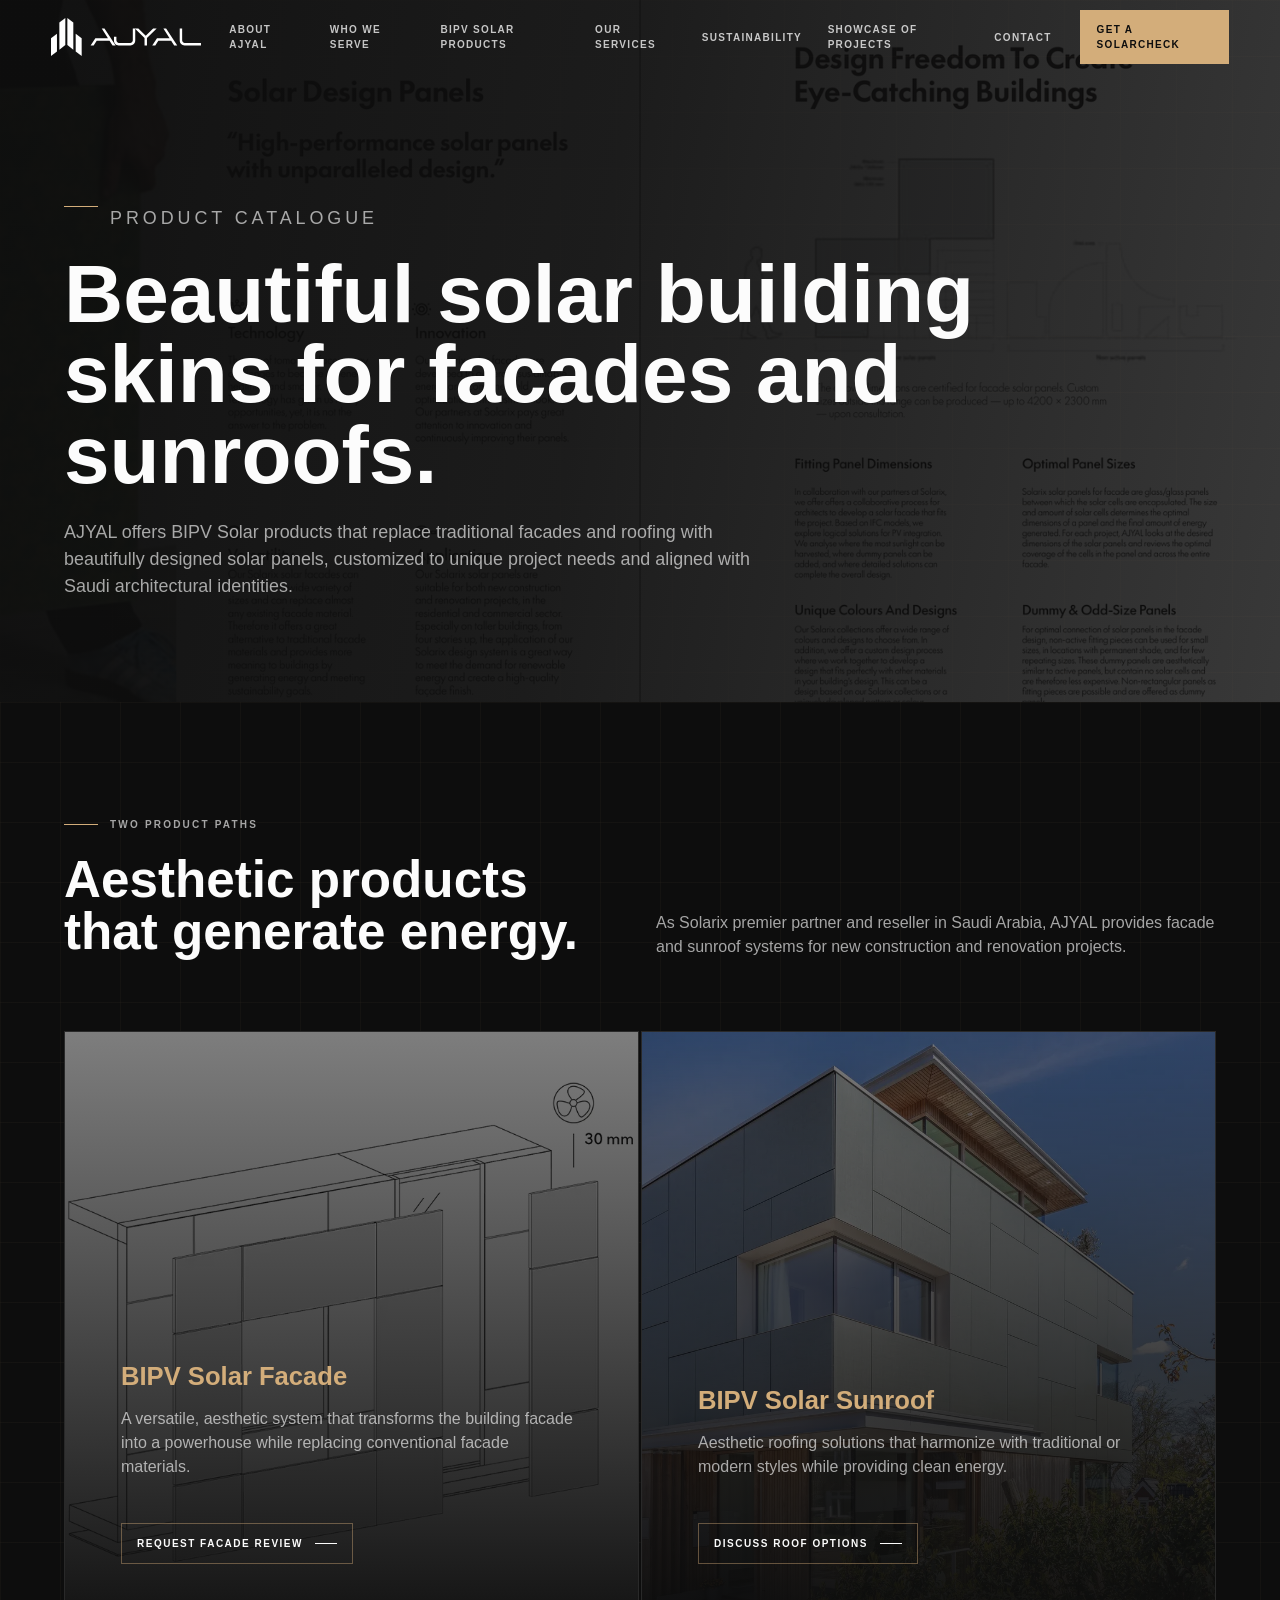
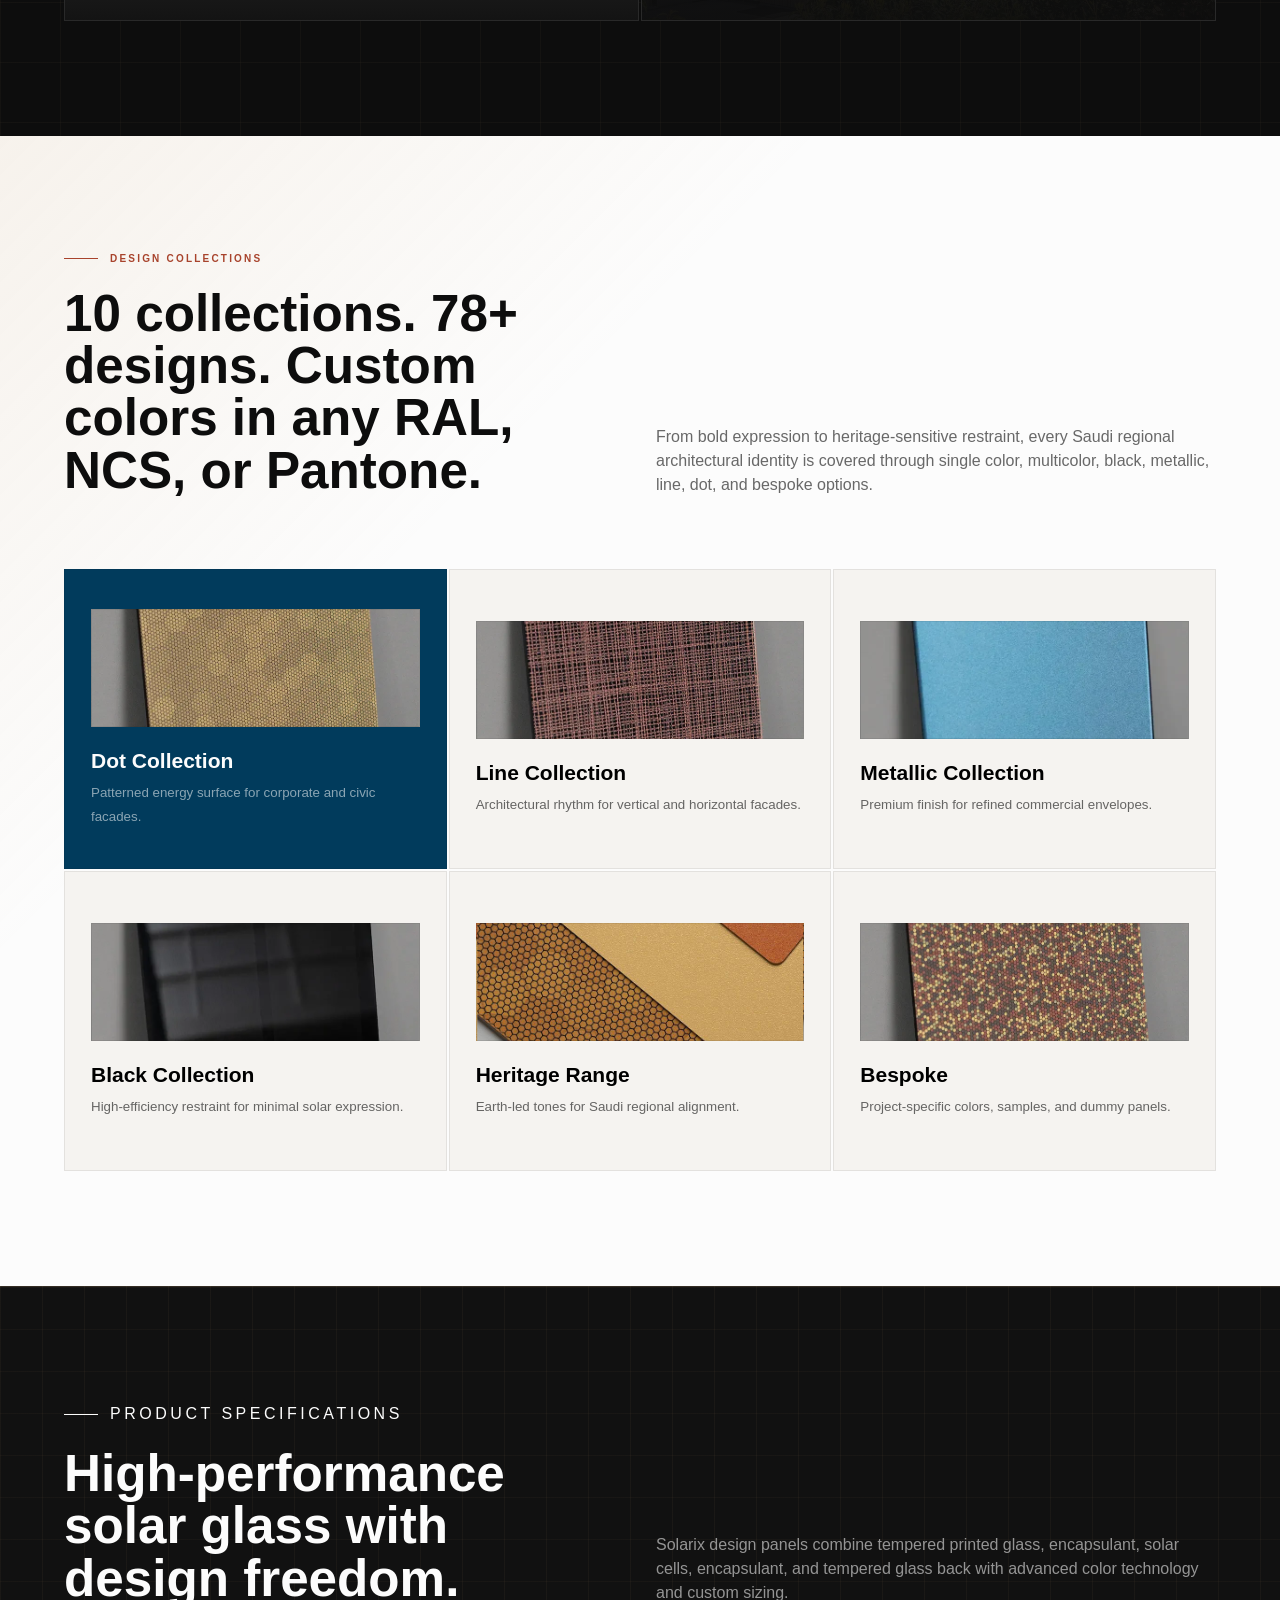
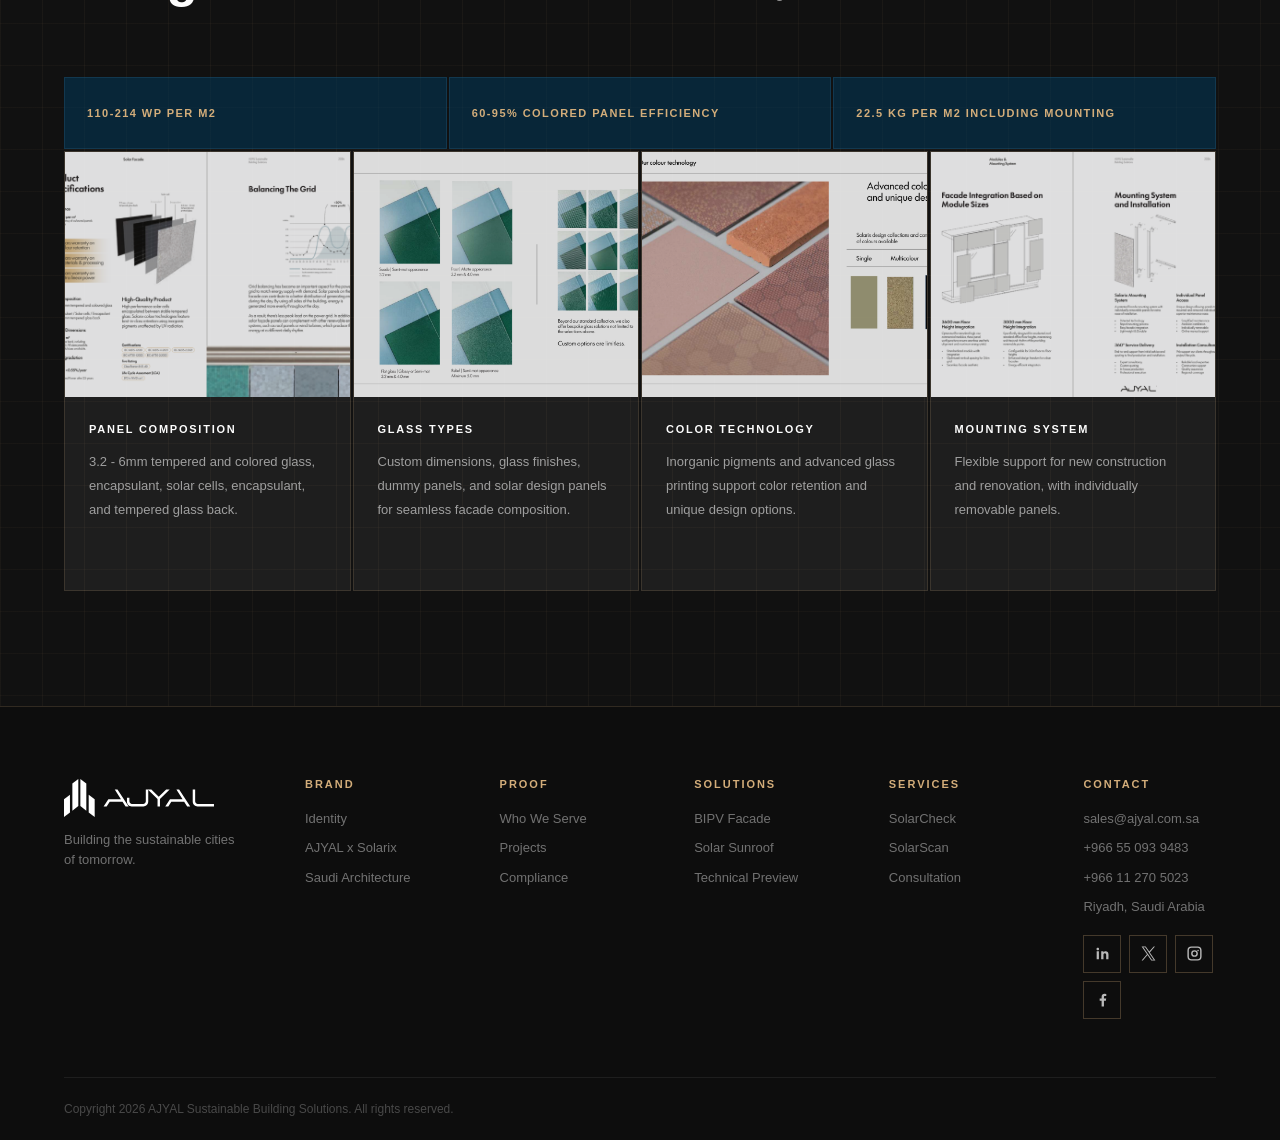
==== BIPV-Solar-products.html @ 416df358 "Add-AJYAL-subpages-and-navigation-flow" ====
<!doctype html>
<html lang="en">
  <head>
    <meta charset="utf-8">
    <meta name="viewport" content="width=device-width, initial-scale=1">
    <title>BIPV Solar Products | AJYAL</title>
    <meta name="description" content="AJYAL BIPV solar facade and solar sunroof products for Saudi buildings, with Solarix design collections, custom colors, and high-performance solar glass.">
    <link rel="stylesheet" href="assets/css/styles.css">
  </head>
  <body>
    <a class="skip-link" href="#main">Skip to content</a>
    <header class="nav" data-nav>
      <div class="nav-inner">
        <a class="brand" href="index.html#top" aria-label="AJYAL homepage"><img class="brand-logo" src="assets/img/ajyal-logotype-white.svg" alt="AJYAL"></a>
        <button class="nav-toggle" type="button" aria-expanded="false" aria-controls="main-menu" data-nav-toggle><span></span><span></span><span class="sr-only">Open menu</span></button>
        <nav class="nav-links" id="main-menu" data-nav-menu aria-label="Main navigation">
          <a href="index.html#identity">About AJYAL</a>
          <a href="index.html#audience">Who We Serve</a>
          <a href="BIPV-Solar-products.html">BIPV Solar Products</a>
          <a href="our-services.html">Our Services</a>
          <a href="compliance.html">Sustainability</a>
          <a href="projects.html">Showcase of Projects</a>
          <a href="contact.html">Contact</a>
          <div class="nav-socials" aria-label="AJYAL social links">
            <a href="#" aria-label="LinkedIn"><svg viewBox="0 0 24 24" aria-hidden="true"><path d="M6.94 8.98H3.76V20h3.18V8.98ZM7.2 5.58c0-1.02-.82-1.8-1.84-1.8s-1.84.78-1.84 1.8.81 1.81 1.83 1.81h.02c1.02 0 1.83-.79 1.83-1.81ZM20.48 13.68c0-3.2-1.71-4.69-3.99-4.69-1.84 0-2.66 1.01-3.12 1.72V8.98h-3.18c.04 1.03 0 11.02 0 11.02h3.18v-6.15c0-.33.02-.66.12-.89.26-.66.86-1.34 1.86-1.34 1.31 0 1.84 1 1.84 2.47V20h3.18l.11-6.32Z"/></svg></a>
            <a href="#" aria-label="Twitter"><svg viewBox="0 0 24 24" aria-hidden="true"><path d="M13.86 10.47 21.11 2h-1.72l-6.3 7.35L8.07 2H2.27l7.6 11.12L2.27 22h1.72l6.64-7.75L15.93 22h5.8l-7.87-11.53Zm-2.35 2.74-.77-1.1L4.62 3.3h2.63l4.94 7.1.77 1.1 6.43 9.25h-2.63l-5.25-7.54Z"/></svg></a>
            <a href="#" aria-label="Instagram"><svg viewBox="0 0 24 24" aria-hidden="true"><path d="M7.7 2h8.6A5.7 5.7 0 0 1 22 7.7v8.6a5.7 5.7 0 0 1-5.7 5.7H7.7A5.7 5.7 0 0 1 2 16.3V7.7A5.7 5.7 0 0 1 7.7 2Zm0 2A3.7 3.7 0 0 0 4 7.7v8.6A3.7 3.7 0 0 0 7.7 20h8.6a3.7 3.7 0 0 0 3.7-3.7V7.7A3.7 3.7 0 0 0 16.3 4H7.7Zm4.3 3.25A4.75 4.75 0 1 1 7.25 12 4.75 4.75 0 0 1 12 7.25Zm0 2A2.75 2.75 0 1 0 14.75 12 2.75 2.75 0 0 0 12 9.25Zm5.05-2.58a1.11 1.11 0 1 1-1.11 1.11 1.11 1.11 0 0 1 1.11-1.11Z"/></svg></a>
            <a href="#" aria-label="Facebook"><svg viewBox="0 0 24 24" aria-hidden="true"><path d="M14.05 22v-8.2h2.75l.41-3.19h-3.16V8.58c0-.92.26-1.55 1.58-1.55h1.69V4.18A22.67 22.67 0 0 0 14.86 4c-2.44 0-4.11 1.49-4.11 4.22v2.39H8v3.19h2.75V22h3.3Z"/></svg></a>
          </div>
        </nav>
        <a class="nav-cta" href="contact.html">Get a SolarCheck</a>
      </div>
    </header>

    <main id="main">
      <section class="page-hero page-hero-products dark" id="top" aria-labelledby="page-title">
        <div class="page-hero-media" aria-hidden="true"><img src="assets/img/design-freedom.png" alt=""></div>
        <div class="page-hero-inner reveal">
          <div class="section-label"><span></span><p>Product Catalogue</p></div>
          <h1 id="page-title">Beautiful solar building skins for facades and sunroofs.</h1>
          <p>AJYAL offers BIPV Solar products that replace traditional facades and roofing with beautifully designed solar panels, customized to unique project needs and aligned with Saudi architectural identities.</p>
        </div>
      </section>

      <section class="section dark solutions" aria-labelledby="catalogue-title">
        <div class="section-heading reveal">
          <div>
            <div class="section-label"><span></span><p>Two Product Paths</p></div>
            <h2 id="catalogue-title">Aesthetic products that generate energy.</h2>
          </div>
          <p>As Solarix premier partner and reseller in Saudi Arabia, AJYAL provides facade and sunroof systems for new construction and renovation projects.</p>
        </div>
        <div class="solution-grid">
          <article class="solution-card reveal" id="facade">
            <img src="assets/img/solution-solar-facade.webp" alt="BIPV solar facade product reference">
            <div>
              <h3>BIPV Solar Facade</h3>
              <p>A versatile, aesthetic system that transforms the building facade into a powerhouse while replacing conventional facade materials.</p>
              <a class="solution-link" href="contact.html">Request facade review</a>
            </div>
          </article>
          <article class="solution-card reveal" id="sunroof">
            <img src="assets/img/solution-solar-sunroof.webp" alt="BIPV solar sunroof product reference">
            <div>
              <h3>BIPV Solar Sunroof</h3>
              <p>Aesthetic roofing solutions that harmonize with traditional or modern styles while providing clean energy.</p>
              <a class="solution-link" href="contact.html">Discuss roof options</a>
            </div>
          </article>
        </div>
      </section>

      <section class="section design" aria-labelledby="collections-title">
        <div class="section-heading reveal">
          <div>
            <div class="section-label copper"><span></span><p>Design Collections</p></div>
            <h2 id="collections-title">10 collections. 78+ designs. Custom colors in any RAL, NCS, or Pantone.</h2>
          </div>
          <p>From bold expression to heritage-sensitive restraint, every Saudi regional architectural identity is covered through single color, multicolor, black, metallic, line, dot, and bespoke options.</p>
        </div>
        <div class="collection-grid">
          <button class="collection-card is-active reveal" type="button" data-collection><span class="pattern dots"></span><strong>Dot Collection</strong><small>Patterned energy surface for corporate and civic facades.</small></button>
          <button class="collection-card reveal" type="button" data-collection><span class="pattern lines"></span><strong>Line Collection</strong><small>Architectural rhythm for vertical and horizontal facades.</small></button>
          <button class="collection-card reveal" type="button" data-collection><span class="pattern metallic"></span><strong>Metallic Collection</strong><small>Premium finish for refined commercial envelopes.</small></button>
          <button class="collection-card reveal" type="button" data-collection><span class="pattern black-pattern"></span><strong>Black Collection</strong><small>High-efficiency restraint for minimal solar expression.</small></button>
          <button class="collection-card reveal" type="button" data-collection><span class="pattern earth"></span><strong>Heritage Range</strong><small>Earth-led tones for Saudi regional alignment.</small></button>
          <button class="collection-card reveal" type="button" data-collection><span class="pattern bespoke"></span><strong>Bespoke</strong><small>Project-specific colors, samples, and dummy panels.</small></button>
        </div>
      </section>

      <section class="section technical" id="specifications" aria-labelledby="spec-title">
        <div class="section-heading reveal">
          <div>
            <div class="section-label blue"><span></span><p>Product Specifications</p></div>
            <h2 id="spec-title">High-performance solar glass with design freedom.</h2>
          </div>
          <p>Solarix design panels combine tempered printed glass, encapsulant, solar cells, encapsulant, and tempered glass back with advanced color technology and custom sizing.</p>
        </div>
        <div class="spec-strip reveal">
          <span>110-214 Wp per m2</span>
          <span>60-95% colored panel efficiency</span>
          <span>22.5 kg per m2 including mounting</span>
        </div>
        <div class="tech-grid subpage-tech-grid">
          <article class="tech-card reveal"><img src="assets/img/panel-composition-specs.png" alt="Solar panel composition specification"><div><strong>Panel Composition</strong><span>3.2 - 6mm tempered and colored glass, encapsulant, solar cells, encapsulant, and tempered glass back.</span></div></article>
          <article class="tech-card reveal"><img src="assets/img/glass-types.png" alt="Solarix glass type options"><div><strong>Glass Types</strong><span>Custom dimensions, glass finishes, dummy panels, and solar design panels for seamless facade composition.</span></div></article>
          <article class="tech-card reveal"><img src="assets/img/colour-technology.png" alt="Solarix color technology"><div><strong>Color Technology</strong><span>Inorganic pigments and advanced glass printing support color retention and unique design options.</span></div></article>
          <article class="tech-card reveal"><img src="assets/img/mounting-system.png" alt="Solarix mounting system"><div><strong>Mounting System</strong><span>Flexible support for new construction and renovation, with individually removable panels.</span></div></article>
        </div>
      </section>
    </main>

    <footer class="footer" id="contact">
      <div class="footer-grid">
        <div><a class="brand" href="index.html#top" aria-label="AJYAL homepage"><img class="brand-logo brand-logo-footer" src="assets/img/ajyal-logotype-white.svg" alt="AJYAL"></a><p>Building the sustainable cities of tomorrow.</p></div>
        <div><h3>Brand</h3><a href="index.html#identity">Identity</a><a href="index.html#partner">AJYAL x Solarix</a><a href="index.html#architecture">Saudi Architecture</a></div>
        <div><h3>Proof</h3><a href="index.html#audience">Who We Serve</a><a href="projects.html">Projects</a><a href="compliance.html">Compliance</a></div>
        <div><h3>Solutions</h3><a href="BIPV-Solar-products.html#facade">BIPV Facade</a><a href="BIPV-Solar-products.html#sunroof">Solar Sunroof</a><a href="our-services.html#technical">Technical Preview</a></div>
        <div><h3>Services</h3><a href="our-services.html#solarcheck">SolarCheck</a><a href="our-services.html#process">SolarScan</a><a href="contact.html">Consultation</a></div>
        <div><h3>Contact</h3><a href="mailto:sales@ajyal.com.sa">sales@ajyal.com.sa</a><a href="tel:+966550939483">+966 55 093 9483</a><a href="tel:+966112705023">+966 11 270 5023</a><span class="footer-location">Riyadh, Saudi Arabia</span><div class="footer-socials" aria-label="AJYAL social links"><a href="#" aria-label="LinkedIn"><svg viewBox="0 0 24 24" aria-hidden="true"><path d="M6.94 8.98H3.76V20h3.18V8.98ZM7.2 5.58c0-1.02-.82-1.8-1.84-1.8s-1.84.78-1.84 1.8.81 1.81 1.83 1.81h.02c1.02 0 1.83-.79 1.83-1.81ZM20.48 13.68c0-3.2-1.71-4.69-3.99-4.69-1.84 0-2.66 1.01-3.12 1.72V8.98h-3.18c.04 1.03 0 11.02 0 11.02h3.18v-6.15c0-.33.02-.66.12-.89.26-.66.86-1.34 1.86-1.34 1.31 0 1.84 1 1.84 2.47V20h3.18l.11-6.32Z"/></svg></a><a href="#" aria-label="Twitter"><svg viewBox="0 0 24 24" aria-hidden="true"><path d="M13.86 10.47 21.11 2h-1.72l-6.3 7.35L8.07 2H2.27l7.6 11.12L2.27 22h1.72l6.64-7.75L15.93 22h5.8l-7.87-11.53Zm-2.35 2.74-.77-1.1L4.62 3.3h2.63l4.94 7.1.77 1.1 6.43 9.25h-2.63l-5.25-7.54Z"/></svg></a><a href="#" aria-label="Instagram"><svg viewBox="0 0 24 24" aria-hidden="true"><path d="M7.7 2h8.6A5.7 5.7 0 0 1 22 7.7v8.6a5.7 5.7 0 0 1-5.7 5.7H7.7A5.7 5.7 0 0 1 2 16.3V7.7A5.7 5.7 0 0 1 7.7 2Zm0 2A3.7 3.7 0 0 0 4 7.7v8.6A3.7 3.7 0 0 0 7.7 20h8.6a3.7 3.7 0 0 0 3.7-3.7V7.7A3.7 3.7 0 0 0 16.3 4H7.7Zm4.3 3.25A4.75 4.75 0 1 1 7.25 12 4.75 4.75 0 0 1 12 7.25Zm0 2A2.75 2.75 0 1 0 14.75 12 2.75 2.75 0 0 0 12 9.25Zm5.05-2.58a1.11 1.11 0 1 1-1.11 1.11 1.11 1.11 0 0 1 1.11-1.11Z"/></svg></a><a href="#" aria-label="Facebook"><svg viewBox="0 0 24 24" aria-hidden="true"><path d="M14.05 22v-8.2h2.75l.41-3.19h-3.16V8.58c0-.92.26-1.55 1.58-1.55h1.69V4.18A22.67 22.67 0 0 0 14.86 4c-2.44 0-4.11 1.49-4.11 4.22v2.39H8v3.19h2.75V22h3.3Z"/></svg></a></div></div>
      </div>
      <div class="footer-bottom"><span>Copyright 2026 AJYAL Sustainable Building Solutions. All rights reserved.</span></div>
    </footer>
    <script src="assets/js/main.js"></script>
  </body>
</html>
---- assets/css/styles.css ----
:root {
  --black: #0d0d0d;
  --white: #fcfcfc;
  --paper: #f5f3f0;
  --gold: #d3ad7a;
  --copper: #a8432c;
  --bronze: #a9794e;
  --green: #00966c;
  --blue: #4598c9;
  --pond: #013b5c;
  --line-dark: rgba(13, 13, 13, 0.1);
  --line-light: rgba(252, 252, 252, 0.1);
  --gold-line: rgba(211, 173, 122, 0.18);
  --text-soft: rgba(13, 13, 13, 0.62);
  --white-soft: rgba(252, 252, 252, 0.64);
  --font-display: Futura, "Trebuchet MS", Arial, sans-serif;
  --font-body: Inter, "Segoe UI", Arial, sans-serif;
  --max: 1440px;
}

* { box-sizing: border-box; }
html { scroll-behavior: smooth; scroll-padding-top: 82px; }
body {
  margin: 0;
  color: var(--black);
  background: var(--white);
  font-family: var(--font-body);
  line-height: 1.5;
  overflow-x: hidden;
}
img { display: block; width: 100%; height: auto; }
a { color: inherit; text-decoration: none; }
button, input, select, textarea { font: inherit; }

.sr-only,
.skip-link {
  position: absolute;
  width: 1px;
  height: 1px;
  margin: -1px;
  padding: 0;
  border: 0;
  overflow: hidden;
  clip: rect(0 0 0 0);
  white-space: nowrap;
}
.skip-link:focus {
  position: fixed;
  z-index: 200;
  top: 16px;
  left: 16px;
  width: auto;
  height: auto;
  clip: auto;
  padding: 12px 18px;
  background: var(--gold);
  color: var(--black);
  font-weight: 800;
}

.nav {
  position: fixed;
  inset: 0 0 auto;
  z-index: 100;
  background: transparent;
  border-bottom: 1px solid transparent;
  transition: background 260ms ease, border-color 260ms ease;
}
.nav.is-scrolled,
.nav.is-open {
  background: rgba(13, 13, 13, 0.95);
  border-bottom-color: var(--gold-line);
  backdrop-filter: blur(14px);
}
.nav:not(.is-scrolled):not(.is-open) .nav-cta {
  background: var(--gold);
  color: var(--black);
  border-color: var(--gold);
}
.nav:not(.is-scrolled):not(.is-open) .nav-cta:hover,
.nav:not(.is-scrolled):not(.is-open) .nav-cta:focus-visible {
  background: var(--white);
  border-color: var(--white);
}
.nav-inner {
  width: min(100%, var(--max));
  height: 74px;
  margin: 0 auto;
  padding: 0 clamp(20px, 4vw, 56px);
  display: flex;
  align-items: center;
  gap: 28px;
  color: var(--white);
}
.brand {
  display: inline-flex;
  align-items: center;
  min-height: 38px;
}
.brand-logo {
  display: block;
  width: clamp(118px, 12vw, 150px);
  height: auto;
}
.brand-logo-footer { width: 150px; }
.nav-links {
  margin-left: auto;
  display: flex;
  align-items: center;
  gap: clamp(12px, 2vw, 28px);
}
.nav-links a,
.nav-cta {
  font-family: var(--font-display);
  font-size: 10px;
  font-weight: 800;
  letter-spacing: 0.13em;
  text-transform: uppercase;
}
.nav-links a { color: rgba(252, 252, 252, 0.76); transition: color 160ms ease; }
.nav-links a:hover, .nav-links a:focus-visible { color: var(--gold); }
.nav-socials { display: none; }
.nav-cta {
  margin-left: auto;
  color: var(--gold);
  border: 1px solid var(--gold);
  padding: 11px 16px;
  transition: background 160ms ease, color 160ms ease;
}
.nav-cta:hover, .nav-cta:focus-visible { background: var(--gold); color: var(--black); }
.nav-toggle {
  display: none;
  margin-left: auto;
  width: 44px;
  height: 44px;
  border: 1px solid var(--gold-line);
  background: transparent;
  color: var(--white);
  align-items: center;
  justify-content: center;
  flex-direction: column;
  gap: 7px;
  cursor: pointer;
  position: relative;
  z-index: 80;
  transition: border-color 180ms ease, background 180ms ease, color 180ms ease;
}
.nav-toggle span:not(.sr-only) {
  width: 18px;
  height: 1px;
  background: currentColor;
  transform-origin: center;
  transition: transform 220ms ease, background 180ms ease;
}
.nav.is-open .nav-toggle {
  border-color: var(--gold);
  background: rgba(211,173,122,0.12);
  color: var(--gold);
}
.nav.is-open .nav-toggle span:not(.sr-only):first-child { transform: translateY(4px) rotate(45deg); }
.nav.is-open .nav-toggle span:not(.sr-only):nth-child(2) { transform: translateY(-4px) rotate(-45deg); }

.hero {
  position: relative;
  min-height: 100svh;
  display: flex;
  align-items: center;
  overflow: hidden;
  color: var(--white);
  background: var(--black);
}
.hero-canvas, .hero-image, .hero-shade {
  position: absolute;
  inset: 0;
}
.hero-canvas { z-index: 0; }
.hero-image {
  background: url("../img/hero-riyadh-skyline.jpg") 42% center / cover no-repeat;
  opacity: 0.12;
  z-index: 0;
}
.hero-shade {
  background: linear-gradient(105deg, var(--black) 46%, rgba(13, 13, 13, 0.78) 72%, rgba(13, 13, 13, 0.38));
  z-index: 1;
}
.gold-rail {
  position: absolute;
  left: 0;
  top: 50%;
  width: 3px;
  height: 35%;
  transform: translateY(-50%);
  background: linear-gradient(to bottom, transparent, var(--gold), transparent);
  z-index: 3;
}
.hero-pattern {
  position: absolute;
  z-index: 2;
  right: max(-12vw, -170px);
  bottom: max(-24vh, -230px);
  width: min(56vw, 760px);
  max-width: none;
  opacity: 0.38;
  pointer-events: none;
  filter: saturate(0.95) contrast(1.02);
}
.hero-shell {
  position: relative;
  z-index: 4;
  width: min(100%, var(--max));
  margin: 0 auto;
  padding: 130px clamp(20px, 5vw, 80px) 80px;
}
.hero-copy { max-width: 820px; }
.hero h1 {
  max-width: 850px;
  margin: 24px 0;
  font-family: var(--font-display);
  font-size: clamp(46px, 7vw, 96px);
  line-height: 0.98;
  font-weight: 900;
  letter-spacing: 0;
}
.hero-copy > p {
  max-width: 650px;
  margin: 0 0 42px;
  color: var(--white-soft);
  font-size: clamp(16px, 1.5vw, 20px);
  font-weight: 300;
}
.hero-copy > p + p {
  margin-top: -24px;
}
.hero-actions { display: flex; gap: 14px; flex-wrap: wrap; }
.hero-metrics {
  width: min(620px, 100%);
  margin-top: 70px;
  display: grid;
  grid-template-columns: repeat(3, 1fr);
  border: 1px solid var(--gold-line);
  background: rgba(13, 13, 13, 0.72);
}
.hero-metrics article {
  min-height: 118px;
  padding: 24px;
  border-right: 1px solid var(--gold-line);
}
.hero-metrics article:last-child { border-right: 0; }
.hero-metrics strong {
  display: block;
  color: var(--gold);
  font-family: var(--font-display);
  font-size: 26px;
  line-height: 1;
}
.hero-metrics span {
  display: block;
  margin-top: 10px;
  color: rgba(252, 252, 252, 0.52);
  font-size: 12px;
}

.section { padding: clamp(76px, 9vw, 128px) clamp(20px, 5vw, 80px); }
.section > *,
.vision-inner,
.stats-strip,
.footer-grid,
.footer-bottom { width: min(100%, var(--max)); margin-inline: auto; }
.dark { background: var(--black); color: var(--white); position: relative; overflow: hidden; }
.dark::before,
.contact::before {
  content: "";
  position: absolute;
  inset: 0;
  background-image: linear-gradient(rgba(211,173,122,0.035) 1px, transparent 1px), linear-gradient(90deg, rgba(211,173,122,0.035) 1px, transparent 1px);
  background-size: 60px 60px;
  pointer-events: none;
}
.dark > * { position: relative; z-index: 1; }
.section-label {
  display: flex;
  align-items: center;
  gap: 12px;
  margin-bottom: 22px;
  color: var(--gold);
}
.section-label span {
  width: 34px;
  height: 1px;
  background: currentColor;
}
.section-label p {
  margin: 0;
  font-family: var(--font-display);
  font-size: 10px;
  font-weight: 900;
  letter-spacing: 0.22em;
  text-transform: uppercase;
}
.section-label.copper { color: var(--copper); }
.section-label.green { color: var(--green); }
.section-label.blue { color: var(--pond); }
.centered-label { justify-content: center; }
h2, h3 {
  margin: 0;
  font-family: var(--font-display);
  letter-spacing: 0;
}
h2 {
  font-size: clamp(31px, 4vw, 58px);
  line-height: 1.02;
  font-weight: 900;
}
h3 { font-size: clamp(20px, 2vw, 29px); line-height: 1.08; font-weight: 900; }
.lead, .section-heading > p, .identity p, .partner p, .vision-band p, .benefits p, .technical p {
  color: var(--text-soft);
  font-size: 16px;
  font-weight: 300;
}
.dark .lead, .dark .section-heading > p, .dark p { color: var(--white-soft); }
.btn {
  display: inline-flex;
  min-height: 48px;
  align-items: center;
  justify-content: center;
  border: 1px solid transparent;
  padding: 14px 24px;
  font-family: var(--font-display);
  font-size: 12px;
  font-weight: 900;
  letter-spacing: 0.14em;
  text-transform: uppercase;
  cursor: pointer;
  transition: background 160ms ease, color 160ms ease, border-color 160ms ease, transform 160ms ease;
}
.btn:hover, .btn:focus-visible { transform: translateY(-2px); }
.btn-gold { background: var(--gold); color: var(--black); }
.btn-gold:hover, .btn-gold:focus-visible { background: var(--white); }
.btn-outline { border-color: rgba(252,252,252,0.22); color: var(--white); }
.btn-outline:hover, .btn-outline:focus-visible { border-color: var(--gold); color: var(--gold); }

.two-col {
  display: grid;
  grid-template-columns: 1fr 1fr;
  gap: clamp(36px, 6vw, 88px);
  align-items: center;
}
.section-heading {
  display: grid;
  grid-template-columns: 1fr minmax(280px, 560px);
  gap: clamp(28px, 6vw, 88px);
  align-items: end;
  margin-bottom: clamp(42px, 6vw, 72px);
}
.section-heading p { margin: 0; }
.image-card {
  position: relative;
  margin: 0;
  overflow: hidden;
  border: 1px solid var(--line-dark);
  background: var(--black);
}
.image-card img {
  height: min(640px, 60vw);
  min-height: 420px;
  object-fit: cover;
  filter: saturate(0.92) contrast(1.03);
}
.image-card.tall img { min-height: 650px; }
.image-card figcaption {
  position: absolute;
  left: 0;
  right: 0;
  bottom: 0;
  padding: 18px 22px;
  color: rgba(252,252,252,0.74);
  background: linear-gradient(to top, rgba(13,13,13,0.9), transparent);
  font-size: 12px;
}
.dark-image { border-color: var(--line-light); }

.identity { background: var(--white); }
.value-grid {
  margin-top: 34px;
  display: grid;
  grid-template-columns: repeat(2, 1fr);
  gap: 2px;
  background: var(--line-dark);
}
.value-grid article {
  min-height: 136px;
  padding: 24px;
  background: var(--paper);
}
.value-grid strong,
.partner-proof strong,
.benefit-card strong {
  display: block;
  margin-bottom: 9px;
  color: var(--copper);
  font-family: var(--font-display);
  font-size: 12px;
  font-weight: 900;
  letter-spacing: 0.14em;
  text-transform: uppercase;
}
.value-grid span, .partner-proof span, .benefit-card span { color: var(--text-soft); font-size: 13px; }

.vision-band {
  position: relative;
  overflow: hidden;
  padding: clamp(72px, 8vw, 108px) clamp(20px, 5vw, 80px);
  color: var(--white);
  background: var(--pond);
}
.vision-band::before {
  content: "";
  position: absolute;
  inset: 0;
  background: linear-gradient(120deg, rgba(211,173,122,0.09) 1px, transparent 1px);
  background-size: 48px 48px;
}
.vision-inner {
  position: relative;
  display: grid;
  grid-template-columns: 1fr 1fr;
  gap: clamp(36px, 6vw, 88px);
  align-items: center;
}
.vision-band p { color: rgba(252,252,252,0.68); }
.vision-stats {
  display: grid;
  grid-template-columns: repeat(2, 1fr);
  gap: 2px;
}
.vision-stats article {
  min-height: 166px;
  padding: 28px;
  border: 1px solid rgba(252,252,252,0.09);
  background: rgba(252,252,252,0.04);
}
.vision-stats strong {
  display: block;
  color: var(--gold);
  font-family: var(--font-display);
  font-size: clamp(34px, 4vw, 54px);
  line-height: 1;
}
.vision-stats span { display: block; margin-top: 10px; color: rgba(252,252,252,0.58); font-size: 13px; }
.vision-proof {
  grid-template-columns: minmax(0, 0.95fr) minmax(360px, 0.8fr);
}
.vision-logo-grid {
  display: grid;
  grid-template-columns: repeat(3, minmax(0, 1fr));
  gap: 2px;
  background: rgba(252,252,252,0.08);
  border: 1px solid rgba(252,252,252,0.08);
}
.vision-logo-grid article {
  min-height: 188px;
  display: grid;
  align-content: center;
  justify-items: center;
  gap: 22px;
  padding: 26px 18px;
  background: rgba(252,252,252,0.045);
  transition: background 180ms ease, transform 180ms ease;
}
.vision-logo-grid article:hover {
  background: rgba(211,173,122,0.1);
  transform: translateY(-4px);
}
.vision-logo-grid img {
  width: 100%;
  max-width: 128px;
  height: 62px;
  object-fit: contain;
}
.vision-logo-grid span {
  color: rgba(252,252,252,0.58);
  font-family: var(--font-display);
  font-size: 10px;
  font-weight: 900;
  letter-spacing: 0.14em;
  text-align: center;
  text-transform: uppercase;
}

.partner { background: var(--white); }
.partner-proof {
  margin-top: 34px;
  display: grid;
  gap: 1px;
  background: var(--line-dark);
}
.partner-proof article { display: grid; grid-template-columns: 180px 1fr; gap: 22px; padding: 24px; background: var(--white); }
.partner-proof strong { color: var(--green); margin: 0; }

.energy-transition {
  background:
    linear-gradient(110deg, rgba(211,173,122,0.11), rgba(13,13,13,0) 36%),
    var(--black);
  border-block: 1px solid var(--gold-line);
}
.energy-transition .two-col {
  grid-template-columns: minmax(0, 0.78fr) minmax(360px, 1fr);
}
.energy-transition .image-card {
  min-height: 480px;
  border-color: rgba(211,173,122,0.2);
}
.energy-transition .image-card img {
  min-height: 480px;
  height: clamp(480px, 46vw, 680px);
}
.energy-transition .image-card::after {
  content: "";
  position: absolute;
  inset: 0;
  border: 1px solid rgba(211,173,122,0.22);
  transform: translate(-18px, 18px);
  pointer-events: none;
}

.solution-grid {
  display: grid;
  grid-template-columns: 1fr 1fr;
  gap: 2px;
}
.solution-card {
  min-height: 590px;
  position: relative;
  display: flex;
  align-items: end;
  overflow: hidden;
  background: #111;
  border: 1px solid var(--line-light);
}
.solution-card img {
  position: absolute;
  inset: 0;
  height: 100%;
  object-fit: cover;
  opacity: 0.52;
  filter: saturate(0.9) contrast(1.03);
  transition: transform 520ms ease, opacity 200ms ease;
}
.solution-card:hover img { transform: scale(1.035); opacity: 0.68; }
.solution-card::after {
  content: "";
  position: absolute;
  inset: 0;
  background: linear-gradient(to top, rgba(13,13,13,0.95), rgba(13,13,13,0.12));
}
.solution-card div {
  position: relative;
  z-index: 1;
  padding: clamp(28px, 5vw, 56px);
}
.solution-card h3 {
  color: var(--gold);
}
.solution-card p {
  max-width: 520px;
}
.solution-link {
  display: inline-flex;
  align-items: center;
  gap: 12px;
  margin-top: 28px;
  color: var(--white);
  border: 1px solid rgba(211,173,122,0.42);
  padding: 12px 15px;
  font-family: var(--font-display);
  font-size: 10px;
  font-weight: 900;
  letter-spacing: 0.15em;
  text-transform: uppercase;
  transition: background 180ms ease, border-color 180ms ease, color 180ms ease, transform 180ms ease;
}
.solution-link::after {
  content: "";
  width: 22px;
  height: 1px;
  background: currentColor;
  box-shadow: 6px -4px 0 -3px currentColor, 6px 4px 0 -3px currentColor;
  transform: translateX(0);
  transition: transform 180ms ease;
}
.solution-link:hover,
.solution-link:focus-visible {
  background: var(--gold);
  border-color: var(--gold);
  color: var(--black);
  transform: translateY(-2px);
}
.solution-link:hover::after,
.solution-link:focus-visible::after {
  transform: translateX(4px);
}
.solution-card span,
.compare-card span,
.tech-card strong {
  display: block;
  margin-bottom: 12px;
  color: var(--gold);
  font-family: var(--font-display);
  font-size: 11px;
  font-weight: 900;
  letter-spacing: 0.16em;
  text-transform: uppercase;
}

.reframe { background: var(--white); }
.compare-grid {
  display: grid;
  grid-template-columns: 1fr 84px 1fr;
  align-items: stretch;
}
.compare-card {
  min-height: 340px;
  padding: clamp(34px, 5vw, 64px);
}
.compare-card.paper { background: var(--paper); border-left: 4px solid var(--bronze); }
.compare-card.black { background: var(--black); color: var(--white); border-right: 4px solid var(--gold); }
.compare-card.black p { color: var(--white-soft); }
.compare-arrow {
  display: grid;
  place-items: center;
  color: var(--bronze);
  font-family: var(--font-display);
  font-size: 11px;
  font-weight: 900;
  letter-spacing: 0.18em;
  text-transform: uppercase;
}

.stats-strip {
  display: grid;
  grid-template-columns: repeat(4, 1fr);
  background: var(--black);
  color: var(--white);
  border-block: 1px solid var(--gold-line);
}
.stats-strip article {
  min-height: 220px;
  padding: clamp(30px, 4vw, 52px);
  border-left: 1px solid var(--gold-line);
}
.stats-strip article:last-child { border-right: 1px solid var(--gold-line); }
.stats-strip strong {
  display: block;
  color: var(--gold);
  font-family: var(--font-display);
  font-size: clamp(40px, 5vw, 70px);
  line-height: 0.95;
}
.stats-strip span {
  display: block;
  margin-top: 16px;
  color: rgba(252,252,252,0.52);
  font-size: 13px;
}

.impact-infographic {
  padding: clamp(70px, 8vw, 118px) clamp(20px, 5vw, 80px);
  background:
    linear-gradient(90deg, rgba(13,13,13,0.045) 1px, transparent 1px),
    linear-gradient(rgba(13,13,13,0.035) 1px, transparent 1px),
    var(--white);
  background-size: 54px 54px;
  border-block: 1px solid rgba(13,13,13,0.08);
}
.impact-shell {
  width: min(100%, var(--max));
  margin-inline: auto;
  display: grid;
  grid-template-columns: minmax(280px, 0.9fr) minmax(360px, 1fr) minmax(300px, 0.78fr);
  gap: clamp(30px, 5vw, 72px);
  align-items: center;
}
.impact-source span,
.impact-equivalence span {
  display: block;
  color: var(--copper);
  font-family: var(--font-display);
  font-size: 10px;
  font-weight: 900;
  letter-spacing: 0.16em;
  text-transform: uppercase;
}
.impact-source h2 {
  max-width: 560px;
  margin-top: 18px;
  font-size: clamp(36px, 4.8vw, 72px);
}
.impact-source p,
.impact-equivalence p {
  max-width: 450px;
  color: var(--text-soft);
  font-size: 14px;
}
.impact-flow {
  width: 100%;
  max-width: 560px;
  min-height: 280px;
  margin-inline: auto;
  display: grid;
  grid-template-columns: minmax(82px, 0.68fr) minmax(72px, 0.42fr) minmax(150px, 0.9fr);
  gap: clamp(14px, 2vw, 28px);
  align-items: center;
  justify-content: center;
  overflow: hidden;
}
.impact-symbol {
  display: block;
  background: currentColor;
  -webkit-mask-position: center;
  mask-position: center;
  -webkit-mask-repeat: no-repeat;
  mask-repeat: no-repeat;
  -webkit-mask-size: contain;
  mask-size: contain;
}
.impact-facade {
  width: clamp(72px, 8vw, 118px);
  aspect-ratio: 98.09 / 148.04;
  color: var(--black);
  -webkit-mask-image: url("../img/impact-facade.svg");
  mask-image: url("../img/impact-facade.svg");
}
.impact-arrow {
  width: clamp(74px, 9vw, 150px);
  aspect-ratio: 178.93 / 23.73;
  color: var(--copper);
  -webkit-mask-image: url("../img/impact-arrow.svg");
  mask-image: url("../img/impact-arrow.svg");
}
.impact-trees {
  display: flex;
  align-items: end;
  justify-content: center;
  gap: clamp(6px, 1vw, 12px);
  min-width: 0;
}
.impact-tree {
  width: clamp(42px, 4.5vw, 68px);
  aspect-ratio: 178.81 / 208;
  color: var(--bronze);
  -webkit-mask-image: url("../img/impact-tree.svg");
  mask-image: url("../img/impact-tree.svg");
}
.impact-tree:nth-child(2) {
  width: clamp(50px, 5.5vw, 82px);
  color: var(--gold);
}
.impact-tree:nth-child(3) {
  color: var(--copper);
}
.impact-equivalence {
  display: grid;
  gap: 2px;
  background: rgba(13,13,13,0.08);
}
.impact-equivalence article {
  padding: clamp(24px, 3vw, 34px);
  background: var(--paper);
  border-left: 3px solid var(--gold);
}
.impact-equivalence strong {
  display: block;
  color: var(--copper);
  font-family: var(--font-display);
  font-size: clamp(54px, 6vw, 88px);
  line-height: 0.9;
}

.audience {
  background: var(--paper);
}
.audience-grid {
  display: grid;
  grid-template-columns: repeat(3, 1fr);
  gap: 2px;
}
.audience-card {
  --accent: var(--gold);
  --hover-bg: #0d0d0d;
  position: relative;
  min-height: 250px;
  display: flex;
  flex-direction: column;
  overflow: hidden;
  padding: 34px 30px;
  background: var(--black);
  color: var(--white);
  border-top: 2px solid rgba(211,173,122,0.22);
  transition: background 220ms ease, transform 180ms ease, border-color 180ms ease;
}
.audience-card.gov { --accent: var(--green); --hover-bg: #001a12; }
.audience-card.hq { --accent: var(--blue); --hover-bg: #06121a; }
.audience-card.epc { --accent: var(--blue); --hover-bg: var(--pond); }
.audience-card.dev { --accent: var(--gold); --hover-bg: #0d0d0d; }
.audience-card.con { --accent: var(--gold); --hover-bg: #1a1200; }
.audience-card.arch { --accent: var(--copper); --hover-bg: #1a0800; }
.audience-card::after {
  content: "";
  position: absolute;
  inset: auto 0 0;
  height: 2px;
  background: var(--accent);
  transform: scaleX(0);
  transform-origin: left;
  transition: transform 240ms ease;
}
.audience-card:hover,
.audience-card:focus-visible {
  background: var(--hover-bg);
  transform: translateY(-4px);
  border-top-color: var(--accent);
}
.audience-card:hover::after,
.audience-card:focus-visible::after { transform: scaleX(1); }
.audience-icon {
  display: inline-grid;
  place-items: center;
  width: 46px;
  height: 30px;
  margin-bottom: 24px;
  border: 1px solid rgba(252,252,252,0.16);
  color: rgba(252,252,252,0.46);
  font-family: var(--font-display);
  font-size: 10px;
  font-weight: 900;
  letter-spacing: 0.1em;
  transition: color 180ms ease, border-color 180ms ease;
}
.audience-card:hover .audience-icon,
.audience-card:focus-visible .audience-icon {
  color: var(--accent);
  border-color: var(--accent);
}
.sector-icon {
  display: inline-grid;
  place-items: center;
  width: 54px;
  height: 54px;
  margin-bottom: 24px;
  border: 1px solid rgba(252,252,252,0.16);
  color: rgba(252,252,252,0.58);
  transition: color 180ms ease, border-color 180ms ease, background 180ms ease;
}
.sector-icon svg {
  width: 28px;
  height: 28px;
  fill: none;
  stroke: currentColor;
  stroke-width: 1.7;
  stroke-linecap: square;
  stroke-linejoin: miter;
}
.audience-card:hover .sector-icon,
.audience-card:focus-visible .sector-icon {
  color: var(--accent);
  border-color: var(--accent);
  background: rgba(252,252,252,0.04);
}
.audience-card strong {
  color: var(--white);
  font-family: var(--font-display);
  font-size: 13px;
  font-weight: 900;
  letter-spacing: 0.12em;
  text-transform: uppercase;
}
.audience-card em {
  margin-top: 16px;
  color: rgba(252,252,252,0.52);
  font-size: 13px;
  line-height: 1.55;
}
.audience-card > span:not(.audience-icon) {
  margin-top: 14px;
  color: rgba(252,252,252,0.6);
  font-size: 13px;
  line-height: 1.65;
}
.audience-card small {
  margin-top: auto;
  padding-top: 28px;
  color: rgba(211,173,122,0.58);
  font-family: var(--font-display);
  font-size: 10px;
  font-weight: 900;
  letter-spacing: 0.14em;
  text-transform: uppercase;
  transition: color 180ms ease;
}
.audience-card:hover small,
.audience-card:focus-visible small { color: var(--accent); }
.audience-grid-compact {
  grid-template-columns: repeat(4, minmax(0, 1fr));
}
.audience-grid-compact .audience-card {
  min-height: 178px;
  padding: 24px 22px;
}
.audience-grid-compact .audience-card strong {
  overflow-wrap: anywhere;
}

.benefits {
  background:
    linear-gradient(180deg, rgba(0,150,108,0.06), rgba(252,252,252,0) 42%),
    var(--paper);
}
.benefit-grid {
  display: grid;
  grid-template-columns: repeat(3, 1fr);
  gap: 2px;
}
.benefit-card {
  min-height: 210px;
  padding: 30px;
  background: var(--white);
  border: 1px solid rgba(13,13,13,0.08);
  border-top: 2px solid rgba(0,150,108,0.28);
  transition: transform 180ms ease, border-color 180ms ease;
}
.benefit-card:hover {
  transform: translateY(-4px);
  border-color: rgba(0,150,108,0.42);
}
.benefit-card strong { color: var(--green); }

.design {
  background:
    linear-gradient(135deg, rgba(211,173,122,0.12), rgba(252,252,252,0) 34%),
    var(--white);
}
.collection-grid {
  display: grid;
  grid-template-columns: repeat(3, 1fr);
  gap: 2px;
}
.collection-card {
  min-height: 300px;
  padding: 26px;
  border: 1px solid rgba(13,13,13,0.08);
  background: var(--paper);
  text-align: left;
  cursor: pointer;
  transition: background 180ms ease, color 180ms ease, transform 180ms ease;
}
.collection-card:hover,
.collection-card.is-active {
  background: var(--pond);
  color: var(--white);
  transform: translateY(-4px);
}
.collection-card strong {
  display: block;
  margin: 22px 0 8px;
  font-family: var(--font-display);
  font-size: 21px;
  line-height: 1.1;
}
.collection-card small { color: var(--text-soft); }
.collection-card.is-active small,
.collection-card:hover small { color: rgba(252,252,252,0.55); }
.pattern {
  display: block;
  width: 100%;
  height: 118px;
  border: 1px solid rgba(13,13,13,0.08);
  background-color: var(--paper);
  background-position: center;
  background-size: cover;
  overflow: hidden;
}
.dots { background-image: url("../img/collection-dot.webp"); }
.lines { background-image: url("../img/collection-line.webp"); }
.metallic { background-image: url("../img/collection-metallic.webp"); }
.black-pattern { background-image: url("../img/collection-black.webp"); background-color: #050505; }
.earth { background-image: url("../img/collection-heritage.jpg"); }
.bespoke { background-image: url("../img/collection-bespoke.webp"); }

.process-shell {
  display: grid;
  gap: clamp(36px, 5vw, 64px);
}
.process-intro {
  display: grid;
  grid-template-columns: minmax(0, 0.95fr) minmax(300px, 0.8fr);
  gap: clamp(28px, 5vw, 72px);
  align-items: end;
}
.process-intro .lead {
  margin: 0;
  max-width: 560px;
}
.process-card-grid {
  display: grid;
  grid-template-columns: repeat(4, minmax(0, 1fr));
  gap: 2px;
}
.process-card {
  position: relative;
  min-height: 320px;
  display: flex;
  flex-direction: column;
  padding: 30px;
  background: rgba(252,252,252,0.045);
  border: 1px solid rgba(211,173,122,0.14);
  overflow: hidden;
  transition: background 180ms ease, border-color 180ms ease, transform 180ms ease;
}
.process-card::before {
  content: "";
  position: absolute;
  inset: 0 0 auto;
  height: 2px;
  background: var(--gold);
  transform: scaleX(0);
  transform-origin: left;
  transition: transform 220ms ease;
}
.process-card:hover {
  background: rgba(211,173,122,0.07);
  border-color: rgba(211,173,122,0.34);
  transform: translateY(-4px);
}
.process-card:hover::before { transform: scaleX(1); }
.process-card span {
  color: var(--gold);
  font-family: var(--font-display);
  font-size: 12px;
  font-weight: 900;
  letter-spacing: 0.16em;
}
.process-card strong {
  display: block;
  max-width: 260px;
  margin-top: 34px;
  color: var(--white);
  font-family: var(--font-display);
  font-size: 17px;
  line-height: 1.18;
}
.process-card p {
  margin: 18px 0 0;
  color: rgba(252,252,252,0.62);
  font-size: 13px;
  line-height: 1.72;
}
.process-card-wide {
  grid-column: span 2;
  min-height: 250px;
  background:
    linear-gradient(135deg, rgba(211,173,122,0.1), rgba(1,59,92,0.18)),
    rgba(252,252,252,0.045);
}
.process-card-wide strong,
.process-card-wide p { max-width: 760px; }

.architecture { background: var(--white); }
.architecture-feature {
  grid-template-columns: minmax(360px, 0.82fr) minmax(0, 1fr);
}
.architecture-feature .image-card {
  background: var(--paper);
  border: 0;
}
.region-tags {
  margin-top: 32px;
  display: flex;
  flex-wrap: wrap;
  gap: 10px;
}
.region-tags span {
  border: 1px solid rgba(168,67,44,0.22);
  color: var(--copper);
  padding: 8px 12px;
  font-family: var(--font-display);
  font-size: 10px;
  font-weight: 900;
  letter-spacing: 0.13em;
  text-transform: uppercase;
}

.projects {
  background: var(--black);
}
.projects-heading {
  display: flex;
  justify-content: space-between;
  align-items: end;
  gap: clamp(28px, 5vw, 72px);
  margin-bottom: 64px;
}
.projects-heading p {
  max-width: 360px;
  margin: 0 0 16px;
  color: rgba(252,252,252,0.48);
  font-size: 13px;
  text-align: right;
}
.projects-heading span {
  display: inline-flex;
  float: right;
  border: 1px solid rgba(211,173,122,0.3);
  color: rgba(211,173,122,0.68);
  padding: 8px 14px;
  font-family: var(--font-display);
  font-size: 10px;
  font-weight: 900;
  letter-spacing: 0.14em;
  text-transform: uppercase;
}
.projects-grid {
  display: grid;
  grid-template-columns: 2fr 1fr 1fr;
  grid-template-rows: auto auto;
  gap: 2px;
}
.project-card {
  --accent: var(--gold);
  position: relative;
  min-height: 272px;
  overflow: hidden;
  background: #111;
  border: 1px solid rgba(252,252,252,0.08);
}
.project-card.featured {
  grid-row: 1 / 3;
  min-height: 560px;
}
.project-card img {
  position: absolute;
  inset: 0;
  height: 100%;
  object-fit: cover;
  opacity: 0.64;
  transition: transform 560ms ease, opacity 240ms ease;
}
.project-card::before {
  content: "";
  position: absolute;
  inset: 0;
  background: linear-gradient(to top, rgba(13,13,13,0.94), rgba(13,13,13,0.34) 58%, rgba(13,13,13,0.08));
  transition: background 240ms ease;
}
.project-card::after {
  content: "";
  position: absolute;
  inset: 0 0 auto;
  height: 2px;
  background: var(--accent);
  transform: scaleX(0);
  transform-origin: left;
  transition: transform 220ms ease;
}
.project-card:hover img,
.project-card:focus img,
.project-card:focus-within img { transform: scale(1.04); opacity: 0.78; }
.project-card:hover::before,
.project-card:focus::before,
.project-card:focus-within::before {
  background: linear-gradient(to top, rgba(13,13,13,0.98), rgba(13,13,13,0.5) 52%, rgba(13,13,13,0.18));
}
.project-card:hover::after,
.project-card:focus::after,
.project-card:focus-within::after { transform: scaleX(1); }
.project-card > div {
  position: absolute;
  inset: 0;
  display: flex;
  flex-direction: column;
  justify-content: flex-end;
  padding: 30px;
  color: var(--white);
}
.project-card.featured > div { padding: 42px; }
.project-card span {
  align-self: flex-start;
  margin-bottom: 14px;
  border: 1px solid var(--accent);
  color: var(--accent);
  padding: 5px 10px;
  font-family: var(--font-display);
  font-size: 9px;
  font-weight: 900;
  letter-spacing: 0.14em;
  text-transform: uppercase;
}
.project-card h3 {
  font-size: clamp(20px, 2.4vw, 32px);
}
.project-card:not(.featured) h3 { font-size: 19px; }
.project-card p {
  margin: 8px 0 0;
  color: rgba(252,252,252,0.48);
  font-size: 12px;
}
.project-card dl {
  display: grid;
  grid-template-columns: repeat(3, 1fr);
  gap: 16px;
  max-height: 0;
  margin: 0;
  opacity: 0;
  overflow: hidden;
  transform: translateY(8px);
  transition: max-height 260ms ease, opacity 220ms ease, transform 220ms ease, margin 220ms ease;
}
.project-card:not(.featured) dl { grid-template-columns: 1fr; gap: 8px; }
.project-card:hover dl,
.project-card:focus dl,
.project-card:focus-within dl {
  max-height: 160px;
  margin-top: 18px;
  opacity: 1;
  transform: translateY(0);
}
.project-card dt {
  color: var(--accent);
  font-family: var(--font-display);
  font-size: 9px;
  font-weight: 900;
  letter-spacing: 0.14em;
  text-transform: uppercase;
}
.project-card dd {
  margin: 4px 0 0;
  color: var(--white);
  font-size: 12px;
}
.project-card small {
  margin-top: 18px;
  color: rgba(252,252,252,0.34);
  font-family: var(--font-display);
  font-size: 10px;
  font-weight: 900;
  letter-spacing: 0.14em;
  text-transform: uppercase;
  transition: color 180ms ease;
}
.project-card:hover small,
.project-card:focus small,
.project-card:focus-within small { color: var(--accent); }
.project-card:focus-visible {
  outline: 2px solid var(--accent);
  outline-offset: -2px;
}

.technical {
  background:
    linear-gradient(90deg, rgba(211,173,122,0.05) 1px, transparent 1px),
    linear-gradient(rgba(211,173,122,0.04) 1px, transparent 1px),
    #111;
  background-size: 42px 42px;
  color: var(--white);
  border-top: 1px solid rgba(211,173,122,0.18);
}
.technical .section-heading h2,
.technical .section-label.blue p { color: var(--white); }
.technical .section-label.blue span { background: var(--white); }
.technical .section-heading > p { color: rgba(252,252,252,0.56); }
.tech-grid {
  display: grid;
  grid-template-columns: repeat(4, 1fr);
  gap: 2px;
}
.tech-card {
  min-height: 440px;
  display: flex;
  flex-direction: column;
  background: rgba(252,252,252,0.055);
  border: 1px solid rgba(211,173,122,0.16);
}
.tech-card img {
  height: 245px;
  object-fit: cover;
  object-position: center;
  opacity: 0.86;
}
.tech-card div { padding: 24px; }
.tech-card strong { color: var(--white); }
.tech-card span { color: rgba(252,252,252,0.58); font-size: 13px; }
.spec-strip {
  margin-top: 2px;
  display: grid;
  grid-template-columns: repeat(3, 1fr);
  gap: 2px;
}
.spec-strip span {
  min-height: 72px;
  display: flex;
  align-items: center;
  padding: 18px 22px;
  background: rgba(1,59,92,0.52);
  border: 1px solid rgba(69,152,201,0.16);
  color: var(--gold);
  font-family: var(--font-display);
  font-size: 11px;
  font-weight: 900;
  letter-spacing: 0.13em;
  text-transform: uppercase;
}

.compliance {
  background: var(--white);
  border-top: 4px solid var(--black);
}
.compliance-grid {
  display: grid;
  grid-template-columns: 1fr 1fr;
  gap: clamp(42px, 6vw, 82px);
  align-items: start;
}
.compliance h2 { max-width: 620px; }
.cert-list {
  display: grid;
  gap: 1px;
  margin-top: 40px;
}
.cert-list article {
  --accent: var(--gold);
  display: grid;
  grid-template-columns: 18px 1fr;
  column-gap: 16px;
  align-items: center;
  padding: 16px 20px;
  background: var(--paper);
  transition: transform 180ms ease, background 180ms ease;
}
.cert-list article:hover {
  transform: translateX(4px);
  background: #fff;
}
.cert-list article > span {
  width: 15px;
  height: 15px;
  border: 1px solid var(--accent);
  position: relative;
}
.cert-list article > span::after {
  content: "";
  position: absolute;
  left: 4px;
  top: 1px;
  width: 5px;
  height: 9px;
  border-right: 2px solid var(--accent);
  border-bottom: 2px solid var(--accent);
  transform: rotate(40deg);
}
.cert-list strong {
  color: var(--black);
  font-family: var(--font-display);
  font-size: 12px;
  font-weight: 900;
  letter-spacing: 0.08em;
  text-transform: uppercase;
}
.cert-list small {
  grid-column: 2;
  color: rgba(13,13,13,0.48);
  font-size: 12px;
}
.compliance-panel h3 {
  color: var(--black);
  font-size: clamp(24px, 2.6vw, 38px);
}
.compliance-panel {
  min-height: 100%;
  padding: clamp(32px, 5vw, 56px);
  background:
    linear-gradient(135deg, rgba(0,150,108,0.08), rgba(211,173,122,0) 42%),
    var(--paper);
  border: 1px solid rgba(13,13,13,0.08);
  border-top: 3px solid var(--green);
}
.compliance-panel > p {
  max-width: 560px;
  color: var(--text-soft);
  font-size: 14px;
  line-height: 1.75;
}
.compliance-logos {
  margin-top: 28px;
  display: grid;
  grid-template-columns: repeat(3, minmax(0, 1fr));
  gap: 2px;
  background: rgba(13,13,13,0.08);
  border: 1px solid rgba(13,13,13,0.08);
}
.compliance-logos img {
  height: 82px;
  padding: 18px;
  object-fit: contain;
  background: var(--white);
}
.mustadam-bars {
  display: grid;
  gap: 20px;
  margin-top: 36px;
}
.mustadam-row {
  --accent: var(--green);
  --value: 0%;
}
.mustadam-row > div {
  display: flex;
  justify-content: space-between;
  gap: 20px;
  margin-bottom: 8px;
}
.mustadam-row strong {
  color: var(--black);
  font-family: var(--font-display);
  font-size: 12px;
  font-weight: 900;
  letter-spacing: 0.04em;
}
.mustadam-row span {
  color: var(--accent);
  font-weight: 800;
}
.mustadam-row b {
  position: relative;
  display: block;
  height: 7px;
  overflow: hidden;
  background: #e8e4df;
}
.mustadam-row i {
  position: absolute;
  inset: 0 auto 0 0;
  width: 0;
  background: var(--accent);
  transition: width 900ms ease 220ms;
}
.mustadam-row.is-visible i { width: var(--value); }
.mustadam-row small {
  display: block;
  margin-top: 5px;
  color: rgba(13,13,13,0.38);
  font-size: 10px;
}
.mustadam-total {
  display: flex;
  align-items: center;
  justify-content: space-between;
  gap: 24px;
  margin-top: 34px;
  padding: 24px 28px;
  background: var(--black);
}
.mustadam-total strong {
  display: block;
  color: var(--gold);
  font-family: var(--font-display);
  font-size: 11px;
  font-weight: 900;
  letter-spacing: 0.14em;
  text-transform: uppercase;
}
.mustadam-total span {
  display: block;
  margin-top: 6px;
  color: rgba(252,252,252,0.58);
  font-size: 13px;
}
.mustadam-total b {
  color: var(--gold);
  font-family: var(--font-display);
  font-size: 40px;
}

.contact-heading {
  max-width: 820px;
  margin: 0 auto 68px;
  text-align: center;
}
.contact-heading p { max-width: 640px; margin-inline: auto; }
.contact-grid {
  display: grid;
  grid-template-columns: 0.78fr 1.22fr;
  gap: 2px;
  width: min(100%, 1180px);
  margin-inline: auto;
}
.route-tabs,
.lead-form {
  background: rgba(252,252,252,0.035);
  border: 1px solid rgba(211,173,122,0.14);
}
.route-tabs { display: flex; flex-direction: column; }
.route-tab {
  width: 100%;
  border: 0;
  border-left: 3px solid transparent;
  background: transparent;
  color: rgba(252,252,252,0.48);
  text-align: left;
  padding: 34px 38px;
  cursor: pointer;
}
.route-tab.is-active,
.route-tab:hover,
.route-tab:focus-visible {
  background: rgba(252,252,252,0.05);
  color: var(--white);
  border-left-color: var(--gold);
}
.route-tab strong {
  display: block;
  font-family: var(--font-display);
  font-size: 13px;
  font-weight: 900;
  letter-spacing: 0.1em;
  text-transform: uppercase;
}
.route-tab span { display: block; margin-top: 8px; color: rgba(252,252,252,0.35); font-size: 13px; }
.contact-info {
  margin-top: auto;
  padding: 32px 38px;
  border-top: 1px solid rgba(211,173,122,0.12);
  display: grid;
  gap: 10px;
}
.contact-info a,
.contact-info span { color: rgba(252,252,252,0.48); font-size: 13px; }
.contact-info a:hover { color: var(--gold); }
.lead-form {
  padding: clamp(28px, 5vw, 56px);
  display: grid;
  gap: 16px;
}
.honeypot { position: absolute; left: -9999px; opacity: 0; }
.form-title h3 {
  color: var(--white);
  font-size: 16px;
  letter-spacing: 0.08em;
}
.form-title span {
  display: block;
  width: 34px;
  height: 2px;
  margin-top: 10px;
  background: var(--gold);
}
.form-row { display: grid; grid-template-columns: 1fr 1fr; gap: 14px; }
.lead-form label {
  display: grid;
  gap: 8px;
  color: rgba(252,252,252,0.55);
  font-family: var(--font-display);
  font-size: 10px;
  font-weight: 900;
  letter-spacing: 0.14em;
  text-transform: uppercase;
}
.lead-form input,
.lead-form select,
.lead-form textarea {
  width: 100%;
  border: 1px solid rgba(252,252,252,0.13);
  background: rgba(252,252,252,0.045);
  color: var(--white);
  padding: 13px 14px;
  outline: none;
  font-family: var(--font-body);
  font-size: 14px;
  letter-spacing: 0;
  text-transform: none;
}
.lead-form option { background: #1a1a1a; color: var(--white); }
.lead-form input:focus,
.lead-form select:focus,
.lead-form textarea:focus { border-color: rgba(211,173,122,0.5); }
.form-submit { width: 100%; }
.form-status {
  display: none;
  border: 1px solid var(--gold-line);
  padding: 14px 16px;
  color: var(--white);
  background: rgba(255,255,255,0.04);
  font-size: 13px;
}
.form-status.is-visible { display: block; }
.form-status.is-error { border-color: rgba(168,67,44,0.6); }
.noscript-note { color: rgba(252,252,252,0.5); font-size: 12px; }

.page-hero {
  position: relative;
  min-height: 78svh;
  display: flex;
  align-items: end;
  overflow: hidden;
  padding: 130px clamp(20px, 5vw, 80px) clamp(64px, 8vw, 110px);
  color: var(--white);
  background: var(--black);
}
.page-hero::before {
  content: "";
  position: absolute;
  inset: 0;
  z-index: 1;
  background:
    linear-gradient(100deg, rgba(13,13,13,0.94) 0%, rgba(13,13,13,0.78) 46%, rgba(13,13,13,0.36) 100%),
    linear-gradient(rgba(211,173,122,0.04) 1px, transparent 1px),
    linear-gradient(90deg, rgba(211,173,122,0.035) 1px, transparent 1px);
  background-size: auto, 56px 56px, 56px 56px;
  pointer-events: none;
}
.page-hero-media,
.page-hero-brand {
  position: absolute;
  inset: 0;
  z-index: 0;
}
.page-hero-media img {
  width: 100%;
  height: 100%;
  object-fit: cover;
  opacity: 0.34;
  filter: saturate(0.9) contrast(1.04);
}
.page-hero-products .page-hero-media img { object-position: center; opacity: 0.28; }
.page-hero-services .page-hero-media img { object-position: center; opacity: 0.3; }
.page-hero-compliance .page-hero-media img { object-position: center; opacity: 0.22; }
.page-hero-projects .page-hero-media img { object-position: center 42%; opacity: 0.38; }
.page-hero-brand img {
  position: absolute;
  right: max(-12vw, -170px);
  bottom: max(-28vh, -240px);
  width: min(58vw, 760px);
  max-width: none;
  opacity: 0.34;
}
.page-hero-inner {
  position: relative;
  z-index: 2;
  width: min(100%, var(--max));
  margin-inline: auto;
}
.page-hero h1 {
  max-width: 980px;
  margin: 0;
  font-family: var(--font-display);
  font-size: clamp(44px, 6.4vw, 92px);
  line-height: 0.98;
  font-weight: 900;
  letter-spacing: 0;
}
.page-hero p {
  max-width: 700px;
  margin: 24px 0 0;
  color: var(--white-soft);
  font-size: clamp(16px, 1.4vw, 20px);
  font-weight: 300;
}
.service-grid .benefit-card {
  min-height: 190px;
}
.subpage-tech-grid {
  margin-top: 2px;
}
.mustadam-section {
  background: var(--paper);
}
.mustadam-layout {
  width: min(100%, 980px);
  margin-inline: auto;
}
.mustadam-row i {
  width: var(--value);
}
.compliance-proof .benefit-card {
  background: rgba(252,252,252,0.045);
  border-color: rgba(211,173,122,0.16);
}
.compliance-proof .benefit-card strong {
  color: var(--gold);
}
.compliance-proof .benefit-card span {
  color: rgba(252,252,252,0.62);
}
.project-detail-section {
  background: var(--paper);
}
.contact-profile {
  background:
    linear-gradient(135deg, rgba(211,173,122,0.12), rgba(252,252,252,0) 42%),
    var(--white);
}
.contact-profile-card {
  display: grid;
  gap: 14px;
  padding: clamp(30px, 5vw, 54px);
  background: var(--black);
  color: var(--white);
  border-top: 4px solid var(--gold);
}
.contact-profile-card strong {
  color: var(--gold);
  font-family: var(--font-display);
  font-size: 12px;
  font-weight: 900;
  letter-spacing: 0.16em;
  text-transform: uppercase;
}
.contact-profile-card a,
.contact-profile-card span {
  color: rgba(252,252,252,0.7);
  font-size: 15px;
}
.contact-profile-card a:hover {
  color: var(--gold);
}

.footer {
  padding: 72px clamp(20px, 5vw, 80px) 0;
  background: var(--black);
  color: var(--white);
  border-top: 1px solid var(--gold-line);
}
.footer-grid {
  display: grid;
  grid-template-columns: 1.35fr repeat(5, 1fr);
  gap: clamp(28px, 5vw, 62px);
}
.footer p { max-width: 280px; color: rgba(252,252,252,0.42); font-size: 13px; }
.footer h3 {
  margin: 0 0 18px;
  color: var(--gold);
  font-family: var(--font-display);
  font-size: 11px;
  font-weight: 900;
  letter-spacing: 0.18em;
  text-transform: uppercase;
}
.footer a { display: block; margin-bottom: 10px; color: rgba(252,252,252,0.42); font-size: 13px; }
.footer a:hover { color: var(--white); }
.footer-location {
  display: block;
  margin-bottom: 10px;
  color: rgba(252,252,252,0.42);
  font-size: 13px;
}
.footer-socials,
.nav-socials {
  display: flex;
  flex-wrap: wrap;
  gap: 8px;
  margin-top: 18px;
}
.footer-socials a,
.nav-socials a {
  display: inline-flex;
  align-items: center;
  justify-content: center;
  width: 38px;
  height: 38px;
  margin: 0;
  padding: 0;
  border: 1px solid rgba(211,173,122,0.28);
  color: rgba(252,252,252,0.72);
}
.footer-socials svg,
.nav-socials svg {
  width: 17px;
  height: 17px;
  fill: currentColor;
}
.footer-socials a:hover,
.nav-socials a:hover {
  border-color: var(--gold);
  color: var(--white);
  background: rgba(211,173,122,0.08);
}
.nav-socials { display: none; }
.footer-bottom {
  display: flex;
  justify-content: space-between;
  gap: 18px;
  margin-top: 58px;
  padding: 22px 0;
  border-top: 1px solid rgba(252,252,252,0.07);
  color: rgba(252,252,252,0.25);
  font-size: 12px;
}

.reveal {
  opacity: 0;
  transform: translateY(24px);
  transition: opacity 640ms ease, transform 640ms ease;
}
.reveal.is-visible { opacity: 1; transform: translateY(0); }

@media (max-width: 1120px) {
  .two-col,
  .section-heading,
  .vision-inner,
  .contact-grid { grid-template-columns: 1fr; }
  .solution-grid,
  .collection-grid,
  .benefit-grid,
  .audience-grid,
  .tech-grid,
  .footer-grid { grid-template-columns: repeat(2, 1fr); }
  .process-intro { grid-template-columns: 1fr; }
  .process-card-grid { grid-template-columns: repeat(2, minmax(0, 1fr)); }
  .process-card-wide { grid-column: span 2; }
  .vision-logo-grid,
  .audience-grid-compact { grid-template-columns: repeat(2, minmax(0, 1fr)); }
  .energy-transition .two-col,
  .architecture-feature { grid-template-columns: 1fr; }
  .projects-grid {
    grid-template-columns: 1fr 1fr;
    grid-template-rows: auto;
  }
  .project-card.featured {
    grid-row: auto;
    grid-column: span 2;
    min-height: 420px;
  }
  .compliance-grid { grid-template-columns: 1fr; }
  .partner-proof article { grid-template-columns: 1fr; }
}
@media (max-width: 900px) {
  .nav-toggle { display: inline-flex; }
  .nav-cta { display: none; }
  body.nav-open { overflow: hidden; }
  .nav-links {
    position: fixed;
    top: 0;
    right: 0;
    bottom: 0;
    z-index: 70;
    display: grid;
    align-content: start;
    gap: 0;
    width: min(390px, 88vw);
    height: 100svh;
    margin-left: 0;
    padding: 92px 0 28px;
    background:
      linear-gradient(180deg, rgba(211,173,122,0.12), rgba(211,173,122,0) 25%),
      linear-gradient(135deg, rgba(1,59,92,0.32), rgba(13,13,13,0) 45%),
      #090909;
    border-left: 1px solid var(--gold-line);
    box-shadow: -32px 0 80px rgba(0,0,0,0.46);
    transform: translateX(100%);
    visibility: hidden;
    pointer-events: none;
    transition: transform 260ms ease, visibility 260ms ease;
  }
  .nav-links::before {
    content: "";
    position: absolute;
    inset: 0;
    background-image:
      linear-gradient(90deg, rgba(211,173,122,0.045) 1px, transparent 1px),
      linear-gradient(rgba(211,173,122,0.035) 1px, transparent 1px);
    background-size: 34px 34px;
    pointer-events: none;
  }
  .nav-links.is-open {
    transform: translateX(0);
    visibility: visible;
    pointer-events: auto;
  }
  .nav-links.is-open > a {
    position: relative;
    padding: 20px 28px;
    border-top: 1px solid rgba(252,252,252,0.08);
    color: rgba(252,252,252,0.82);
  }
  .nav-links.is-open > a:hover,
  .nav-links.is-open > a:focus-visible {
    color: var(--gold);
    background: rgba(211,173,122,0.08);
  }
  .nav-links.is-open .nav-socials {
    position: relative;
    display: flex;
    margin: 20px 28px 0;
    padding-top: 20px;
    border-top: 1px solid rgba(211,173,122,0.12);
  }
  .hero { min-height: auto; }
  .hero-shell { padding-top: 120px; }
  .page-hero {
    min-height: 68svh;
    padding-top: 118px;
  }
  .hero-pattern {
    right: -210px;
    bottom: -180px;
    width: min(92vw, 620px);
    opacity: 0.28;
  }
  .hero-metrics, .compare-grid { grid-template-columns: 1fr; }
  .hero-metrics article { border-right: 0; border-bottom: 1px solid var(--gold-line); }
  .hero-metrics article:last-child { border-bottom: 0; }
  .compare-arrow { height: 58px; }
  .stats-strip, .vision-stats, .spec-strip { grid-template-columns: repeat(2, 1fr); }
  .impact-shell {
    grid-template-columns: 1fr;
    gap: 34px;
  }
  .impact-flow {
    grid-template-columns: minmax(150px, 0.86fr) minmax(72px, 0.3fr) minmax(180px, 0.82fr);
    min-height: 260px;
  }
  .facade-stack { height: 250px; }
  .tree-group { min-height: 220px; }
  .image-card img, .image-card.tall img { min-height: 360px; height: 56vw; }
  .projects-heading {
    display: grid;
    align-items: start;
    gap: 24px;
  }
  .projects-heading p { text-align: left; }
  .projects-heading span { float: none; }
  .audience-card { min-height: 230px; padding: 28px 24px; }
  .audience-grid-compact .audience-card {
    min-height: 170px;
    padding: 22px 18px;
  }
}
@media (max-width: 620px) {
  .hero h1 { font-size: clamp(42px, 13vw, 64px); }
  .page-hero {
    min-height: auto;
    padding-top: 116px;
  }
  .page-hero h1 {
    font-size: clamp(40px, 12vw, 58px);
  }
  .page-hero-brand img {
    right: -250px;
    bottom: -130px;
    width: 760px;
    opacity: 0.2;
  }
  .hero-pattern {
    right: -250px;
    bottom: -130px;
    width: 760px;
    opacity: 0.18;
  }
  .hero-actions, .btn { width: 100%; }
  .solution-grid,
  .collection-grid,
  .benefit-grid,
  .audience-grid,
  .projects-grid,
  .tech-grid,
  .footer-grid,
  .stats-strip,
  .vision-stats,
  .vision-logo-grid,
  .spec-strip,
  .form-row,
  .value-grid { grid-template-columns: 1fr; }
  .audience-grid-compact {
    grid-template-columns: repeat(2, minmax(0, 1fr));
  }
  .audience-grid-compact .audience-card {
    min-height: 142px;
    padding: 18px 14px;
  }
  .audience-grid-compact .sector-icon {
    width: 40px;
    height: 40px;
    margin-bottom: 14px;
  }
  .audience-grid-compact .sector-icon svg {
    width: 21px;
    height: 21px;
  }
  .audience-grid-compact .audience-card strong {
    font-size: 10px;
    line-height: 1.2;
    letter-spacing: 0.08em;
  }
  .impact-infographic {
    background-size: 38px 38px;
  }
  .impact-flow {
    grid-template-columns: 1fr;
    gap: 24px;
    justify-items: center;
    min-height: auto;
    max-width: 260px;
  }
  .impact-facade {
    width: 88px;
  }
  .impact-arrow {
    width: 118px;
    transform: rotate(90deg);
  }
  .impact-trees {
    gap: 8px;
  }
  .impact-tree {
    width: 46px;
  }
  .impact-tree:nth-child(2) {
    width: 56px;
  }
  .impact-equivalence article {
    border-left: 0;
    border-top: 3px solid var(--gold);
  }
  .solution-card {
    min-height: 480px;
  }
  .solution-link {
    width: auto;
  }
  .vision-logo-grid article { min-height: 150px; }
  .energy-transition .image-card,
  .energy-transition .image-card img {
    min-height: 340px;
    height: 64vw;
  }
  .process-card-grid { grid-template-columns: 1fr; }
  .process-card,
  .process-card-wide {
    grid-column: auto;
    min-height: auto;
    padding: 26px;
  }
  .process-card strong {
    margin-top: 26px;
    max-width: none;
  }
  .project-card.featured { grid-column: auto; min-height: 330px; }
  .project-card { min-height: 300px; }
  .project-card dl,
  .project-card:not(.featured) dl { grid-template-columns: 1fr; }
  .cert-list article { padding: 15px 16px; }
  .mustadam-row > div { display: grid; gap: 4px; }
  .mustadam-total { align-items: flex-start; }
  .route-tab, .contact-info, .lead-form { padding-inline: 24px; }
  .footer-bottom { flex-direction: column; align-items: flex-start; }
}
@media (prefers-reduced-motion: reduce) {
  *, *::before, *::after {
    scroll-behavior: auto !important;
    animation-duration: 0.01ms !important;
    transition-duration: 0.01ms !important;
  }
  .reveal { opacity: 1; transform: none; }
}
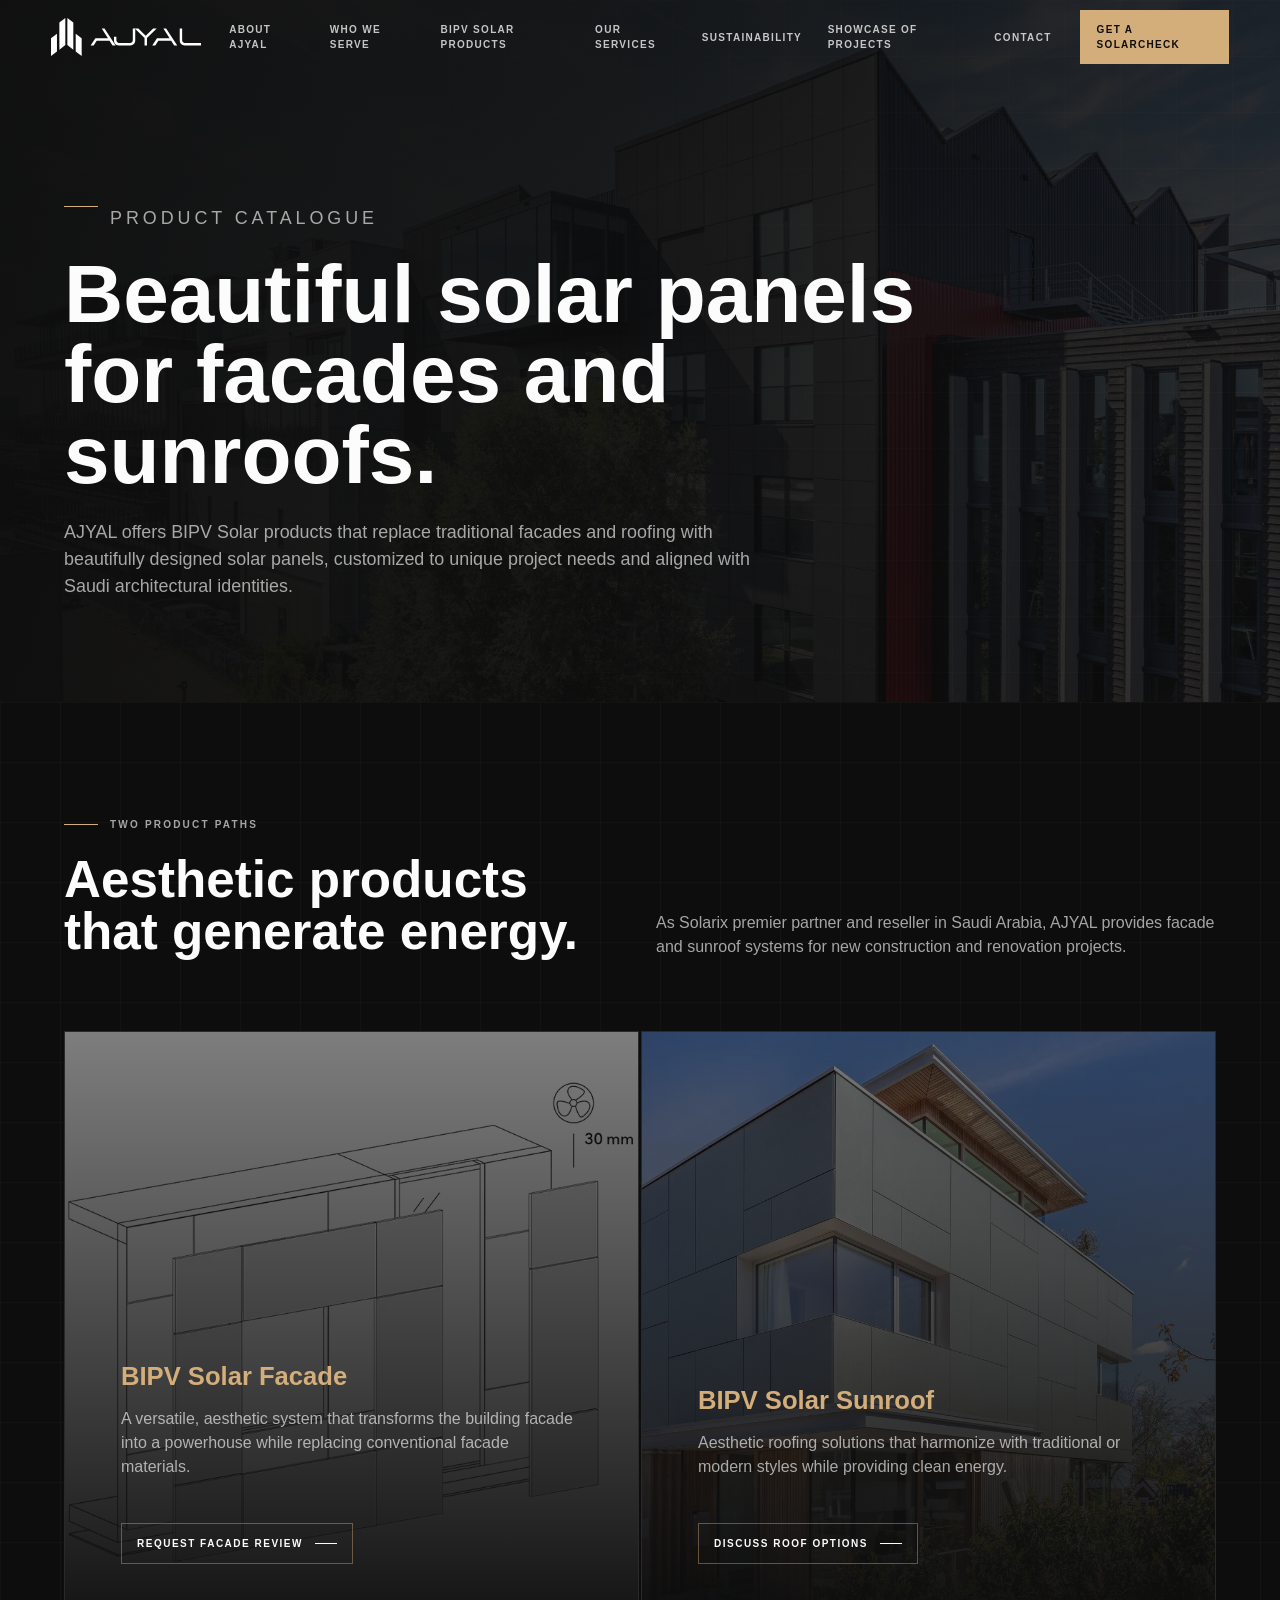
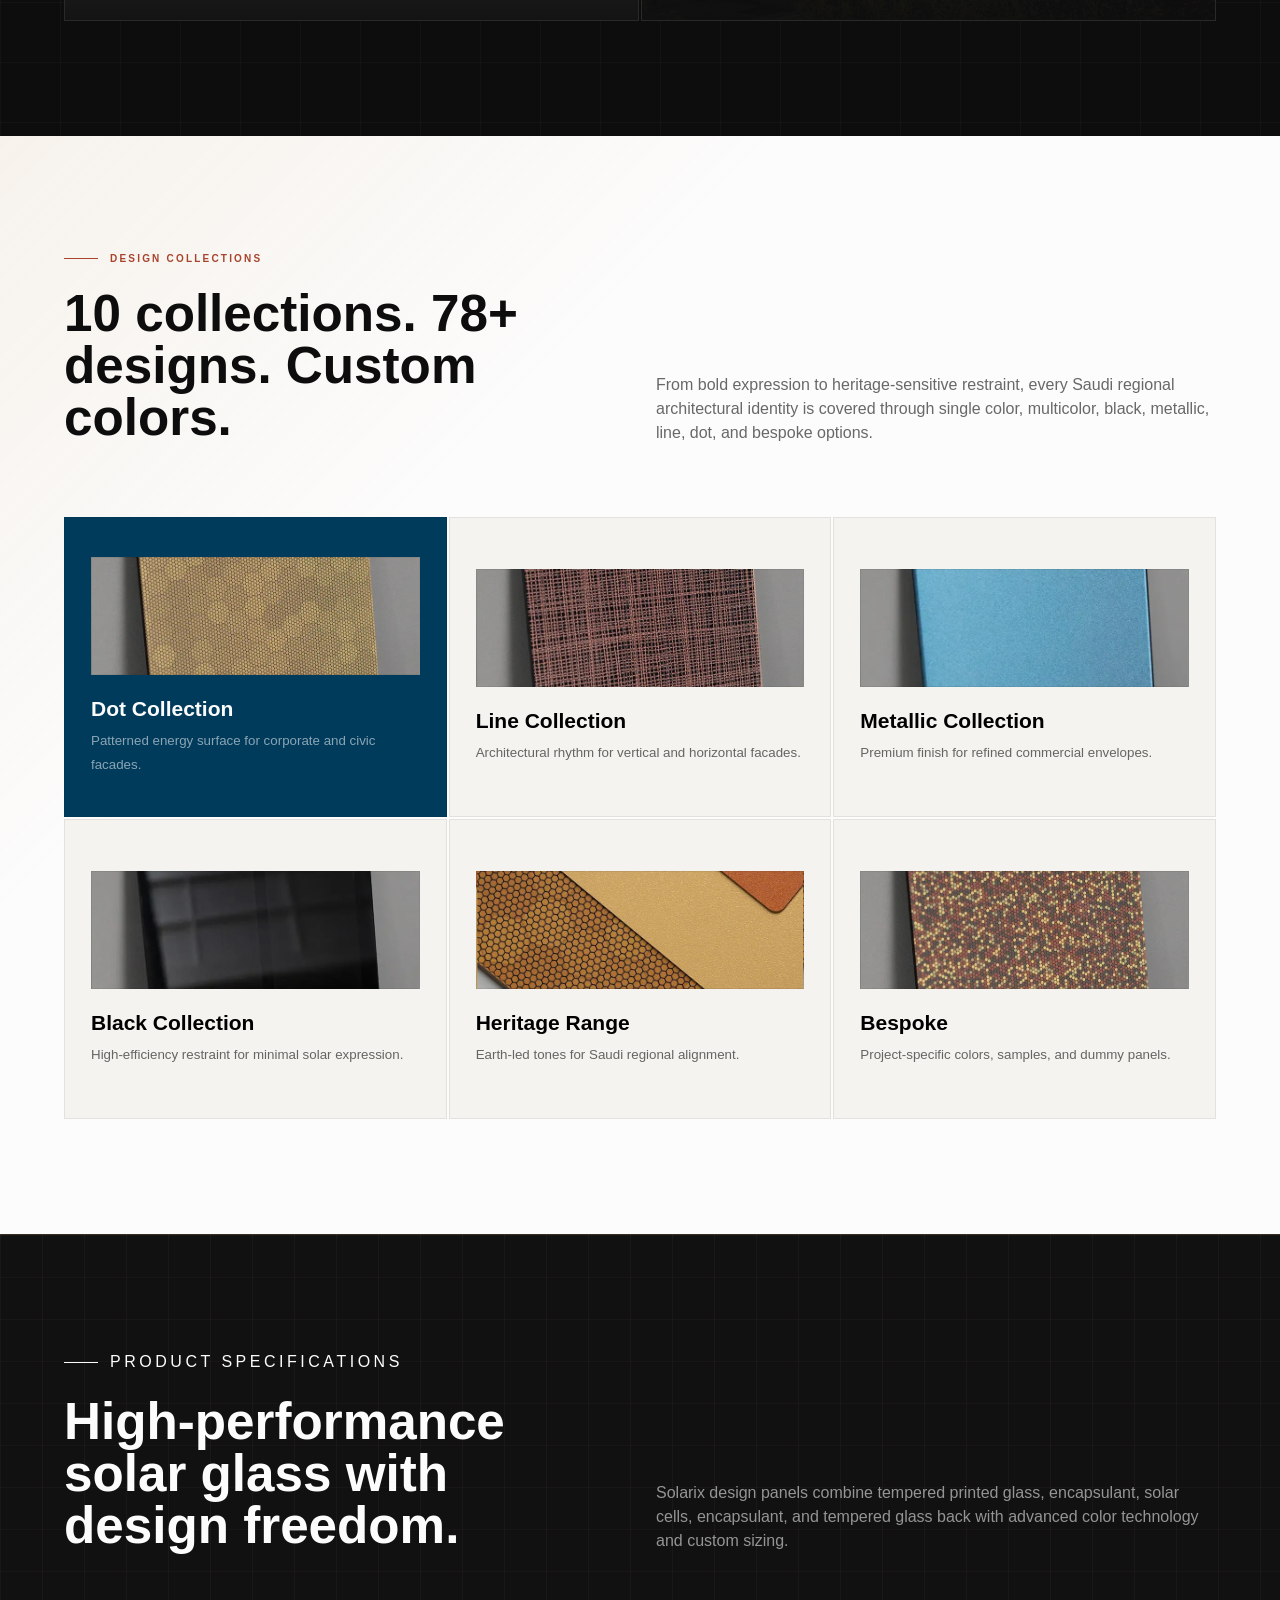
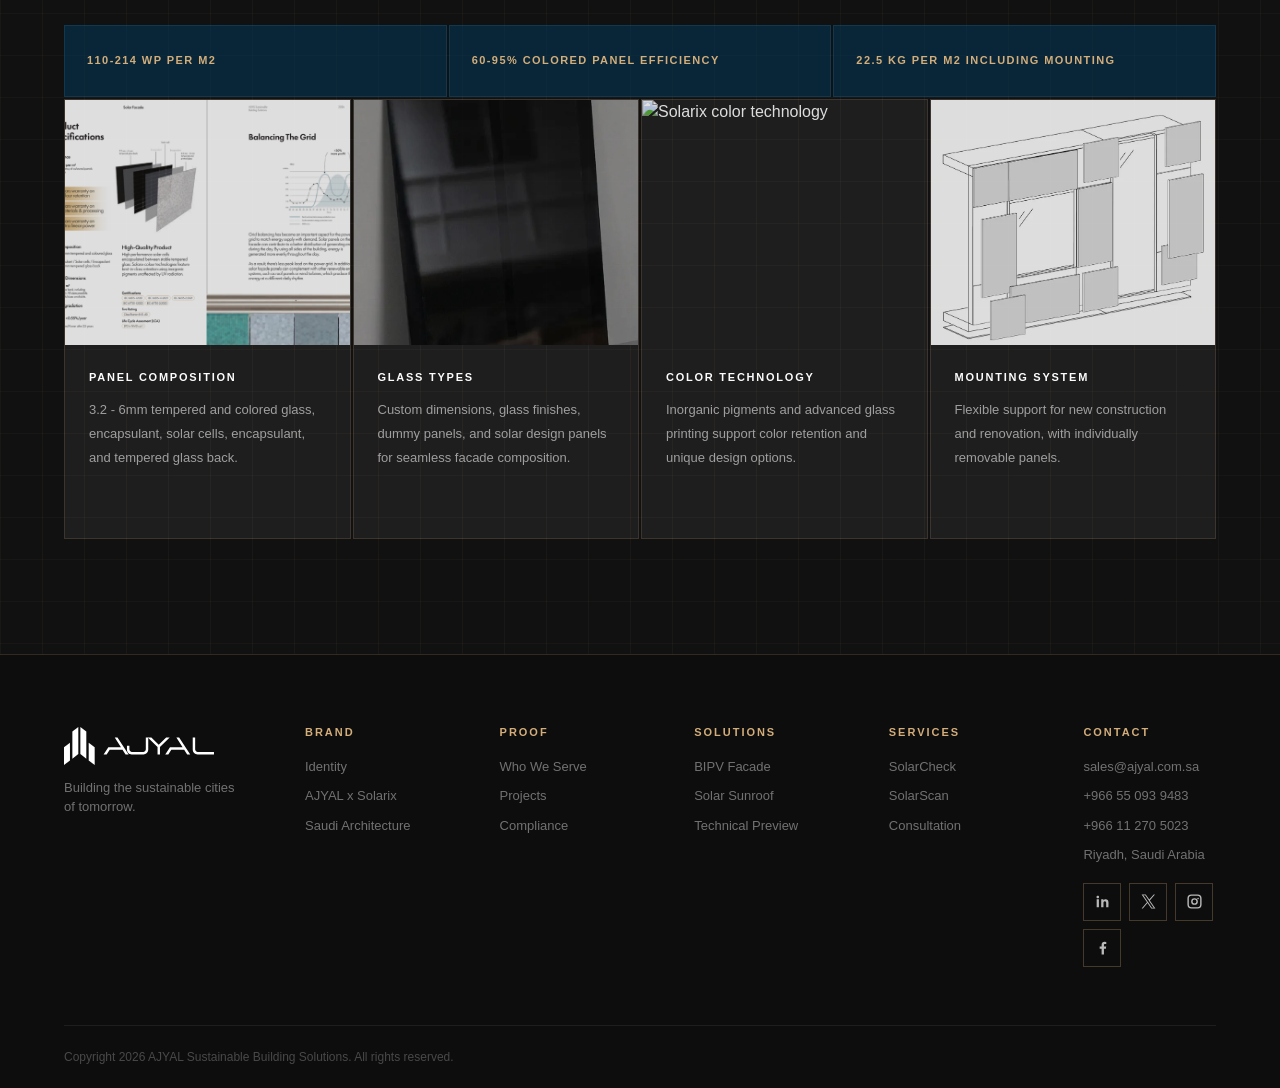
==== commit fe5023b3: "Add files via upload" ====
--- a/BIPV-Solar-products.html
+++ b/BIPV-Solar-products.html
@@ -17,9 +17,9 @@
           <a href="index.html#identity">About AJYAL</a>
           <a href="index.html#audience">Who We Serve</a>
           <a href="BIPV-Solar-products.html">BIPV Solar Products</a>
-          <a href="our-services.html">Our Services</a>
-          <a href="compliance.html">Sustainability</a>
-          <a href="projects.html">Showcase of Projects</a>
+          <a href="#">Our Services</a>
+          <a href="#">Sustainability</a>
+          <a href="#">Showcase of Projects</a>
           <a href="contact.html">Contact</a>
           <div class="nav-socials" aria-label="AJYAL social links">
             <a href="#" aria-label="LinkedIn"><svg viewBox="0 0 24 24" aria-hidden="true"><path d="M6.94 8.98H3.76V20h3.18V8.98ZM7.2 5.58c0-1.02-.82-1.8-1.84-1.8s-1.84.78-1.84 1.8.81 1.81 1.83 1.81h.02c1.02 0 1.83-.79 1.83-1.81ZM20.48 13.68c0-3.2-1.71-4.69-3.99-4.69-1.84 0-2.66 1.01-3.12 1.72V8.98h-3.18c.04 1.03 0 11.02 0 11.02h3.18v-6.15c0-.33.02-.66.12-.89.26-.66.86-1.34 1.86-1.34 1.31 0 1.84 1 1.84 2.47V20h3.18l.11-6.32Z"/></svg></a>
@@ -34,10 +34,10 @@
 
     <main id="main">
       <section class="page-hero page-hero-products dark" id="top" aria-labelledby="page-title">
-        <div class="page-hero-media" aria-hidden="true"><img src="assets/img/design-freedom.png" alt=""></div>
+        <div class="page-hero-media" aria-hidden="true"><img src="assets/img/project-loft-office.jpg" alt=""></div>
         <div class="page-hero-inner reveal">
           <div class="section-label"><span></span><p>Product Catalogue</p></div>
-          <h1 id="page-title">Beautiful solar building skins for facades and sunroofs.</h1>
+          <h1 id="page-title">Beautiful solar panels for facades and sunroofs.</h1>
           <p>AJYAL offers BIPV Solar products that replace traditional facades and roofing with beautifully designed solar panels, customized to unique project needs and aligned with Saudi architectural identities.</p>
         </div>
       </section>
@@ -74,7 +74,7 @@
         <div class="section-heading reveal">
           <div>
             <div class="section-label copper"><span></span><p>Design Collections</p></div>
-            <h2 id="collections-title">10 collections. 78+ designs. Custom colors in any RAL, NCS, or Pantone.</h2>
+            <h2 id="collections-title">10 collections. 78+ designs. Custom colors.</h2>
           </div>
           <p>From bold expression to heritage-sensitive restraint, every Saudi regional architectural identity is covered through single color, multicolor, black, metallic, line, dot, and bespoke options.</p>
         </div>
@@ -103,9 +103,9 @@
         </div>
         <div class="tech-grid subpage-tech-grid">
           <article class="tech-card reveal"><img src="assets/img/panel-composition-specs.png" alt="Solar panel composition specification"><div><strong>Panel Composition</strong><span>3.2 - 6mm tempered and colored glass, encapsulant, solar cells, encapsulant, and tempered glass back.</span></div></article>
-          <article class="tech-card reveal"><img src="assets/img/glass-types.png" alt="Solarix glass type options"><div><strong>Glass Types</strong><span>Custom dimensions, glass finishes, dummy panels, and solar design panels for seamless facade composition.</span></div></article>
-          <article class="tech-card reveal"><img src="assets/img/colour-technology.png" alt="Solarix color technology"><div><strong>Color Technology</strong><span>Inorganic pigments and advanced glass printing support color retention and unique design options.</span></div></article>
-          <article class="tech-card reveal"><img src="assets/img/mounting-system.png" alt="Solarix mounting system"><div><strong>Mounting System</strong><span>Flexible support for new construction and renovation, with individually removable panels.</span></div></article>
+          <article class="tech-card reveal"><img src="assets/img/collection-black.webp" alt="Solarix glass type options"><div><strong>Glass Types</strong><span>Custom dimensions, glass finishes, dummy panels, and solar design panels for seamless facade composition.</span></div></article>
+          <article class="tech-card reveal"><img src="assets/img/Solarix makes coloured solar panels for the masses.jpg" alt="Solarix color technology"><div><strong>Color Technology</strong><span>Inorganic pigments and advanced glass printing support color retention and unique design options.</span></div></article>
+          <article class="tech-card reveal"><img src="assets/img/technical-facade-visual.webp" alt="Solarix mounting system"><div><strong>Mounting System</strong><span>Flexible support for new construction and renovation, with individually removable panels.</span></div></article>
         </div>
       </section>
     </main>
@@ -114,9 +114,9 @@
       <div class="footer-grid">
         <div><a class="brand" href="index.html#top" aria-label="AJYAL homepage"><img class="brand-logo brand-logo-footer" src="assets/img/ajyal-logotype-white.svg" alt="AJYAL"></a><p>Building the sustainable cities of tomorrow.</p></div>
         <div><h3>Brand</h3><a href="index.html#identity">Identity</a><a href="index.html#partner">AJYAL x Solarix</a><a href="index.html#architecture">Saudi Architecture</a></div>
-        <div><h3>Proof</h3><a href="index.html#audience">Who We Serve</a><a href="projects.html">Projects</a><a href="compliance.html">Compliance</a></div>
-        <div><h3>Solutions</h3><a href="BIPV-Solar-products.html#facade">BIPV Facade</a><a href="BIPV-Solar-products.html#sunroof">Solar Sunroof</a><a href="our-services.html#technical">Technical Preview</a></div>
-        <div><h3>Services</h3><a href="our-services.html#solarcheck">SolarCheck</a><a href="our-services.html#process">SolarScan</a><a href="contact.html">Consultation</a></div>
+        <div><h3>Proof</h3><a href="index.html#audience">Who We Serve</a><a href="#">Projects</a><a href="#">Compliance</a></div>
+        <div><h3>Solutions</h3><a href="BIPV-Solar-products.html#facade">BIPV Facade</a><a href="BIPV-Solar-products.html#sunroof">Solar Sunroof</a><a href="#">Technical Preview</a></div>
+        <div><h3>Services</h3><a href="#">SolarCheck</a><a href="#">SolarScan</a><a href="contact.html">Consultation</a></div>
         <div><h3>Contact</h3><a href="mailto:sales@ajyal.com.sa">sales@ajyal.com.sa</a><a href="tel:+966550939483">+966 55 093 9483</a><a href="tel:+966112705023">+966 11 270 5023</a><span class="footer-location">Riyadh, Saudi Arabia</span><div class="footer-socials" aria-label="AJYAL social links"><a href="#" aria-label="LinkedIn"><svg viewBox="0 0 24 24" aria-hidden="true"><path d="M6.94 8.98H3.76V20h3.18V8.98ZM7.2 5.58c0-1.02-.82-1.8-1.84-1.8s-1.84.78-1.84 1.8.81 1.81 1.83 1.81h.02c1.02 0 1.83-.79 1.83-1.81ZM20.48 13.68c0-3.2-1.71-4.69-3.99-4.69-1.84 0-2.66 1.01-3.12 1.72V8.98h-3.18c.04 1.03 0 11.02 0 11.02h3.18v-6.15c0-.33.02-.66.12-.89.26-.66.86-1.34 1.86-1.34 1.31 0 1.84 1 1.84 2.47V20h3.18l.11-6.32Z"/></svg></a><a href="#" aria-label="Twitter"><svg viewBox="0 0 24 24" aria-hidden="true"><path d="M13.86 10.47 21.11 2h-1.72l-6.3 7.35L8.07 2H2.27l7.6 11.12L2.27 22h1.72l6.64-7.75L15.93 22h5.8l-7.87-11.53Zm-2.35 2.74-.77-1.1L4.62 3.3h2.63l4.94 7.1.77 1.1 6.43 9.25h-2.63l-5.25-7.54Z"/></svg></a><a href="#" aria-label="Instagram"><svg viewBox="0 0 24 24" aria-hidden="true"><path d="M7.7 2h8.6A5.7 5.7 0 0 1 22 7.7v8.6a5.7 5.7 0 0 1-5.7 5.7H7.7A5.7 5.7 0 0 1 2 16.3V7.7A5.7 5.7 0 0 1 7.7 2Zm0 2A3.7 3.7 0 0 0 4 7.7v8.6A3.7 3.7 0 0 0 7.7 20h8.6a3.7 3.7 0 0 0 3.7-3.7V7.7A3.7 3.7 0 0 0 16.3 4H7.7Zm4.3 3.25A4.75 4.75 0 1 1 7.25 12 4.75 4.75 0 0 1 12 7.25Zm0 2A2.75 2.75 0 1 0 14.75 12 2.75 2.75 0 0 0 12 9.25Zm5.05-2.58a1.11 1.11 0 1 1-1.11 1.11 1.11 1.11 0 0 1 1.11-1.11Z"/></svg></a><a href="#" aria-label="Facebook"><svg viewBox="0 0 24 24" aria-hidden="true"><path d="M14.05 22v-8.2h2.75l.41-3.19h-3.16V8.58c0-.92.26-1.55 1.58-1.55h1.69V4.18A22.67 22.67 0 0 0 14.86 4c-2.44 0-4.11 1.49-4.11 4.22v2.39H8v3.19h2.75V22h3.3Z"/></svg></a></div></div>
       </div>
       <div class="footer-bottom"><span>Copyright 2026 AJYAL Sustainable Building Solutions. All rights reserved.</span></div>
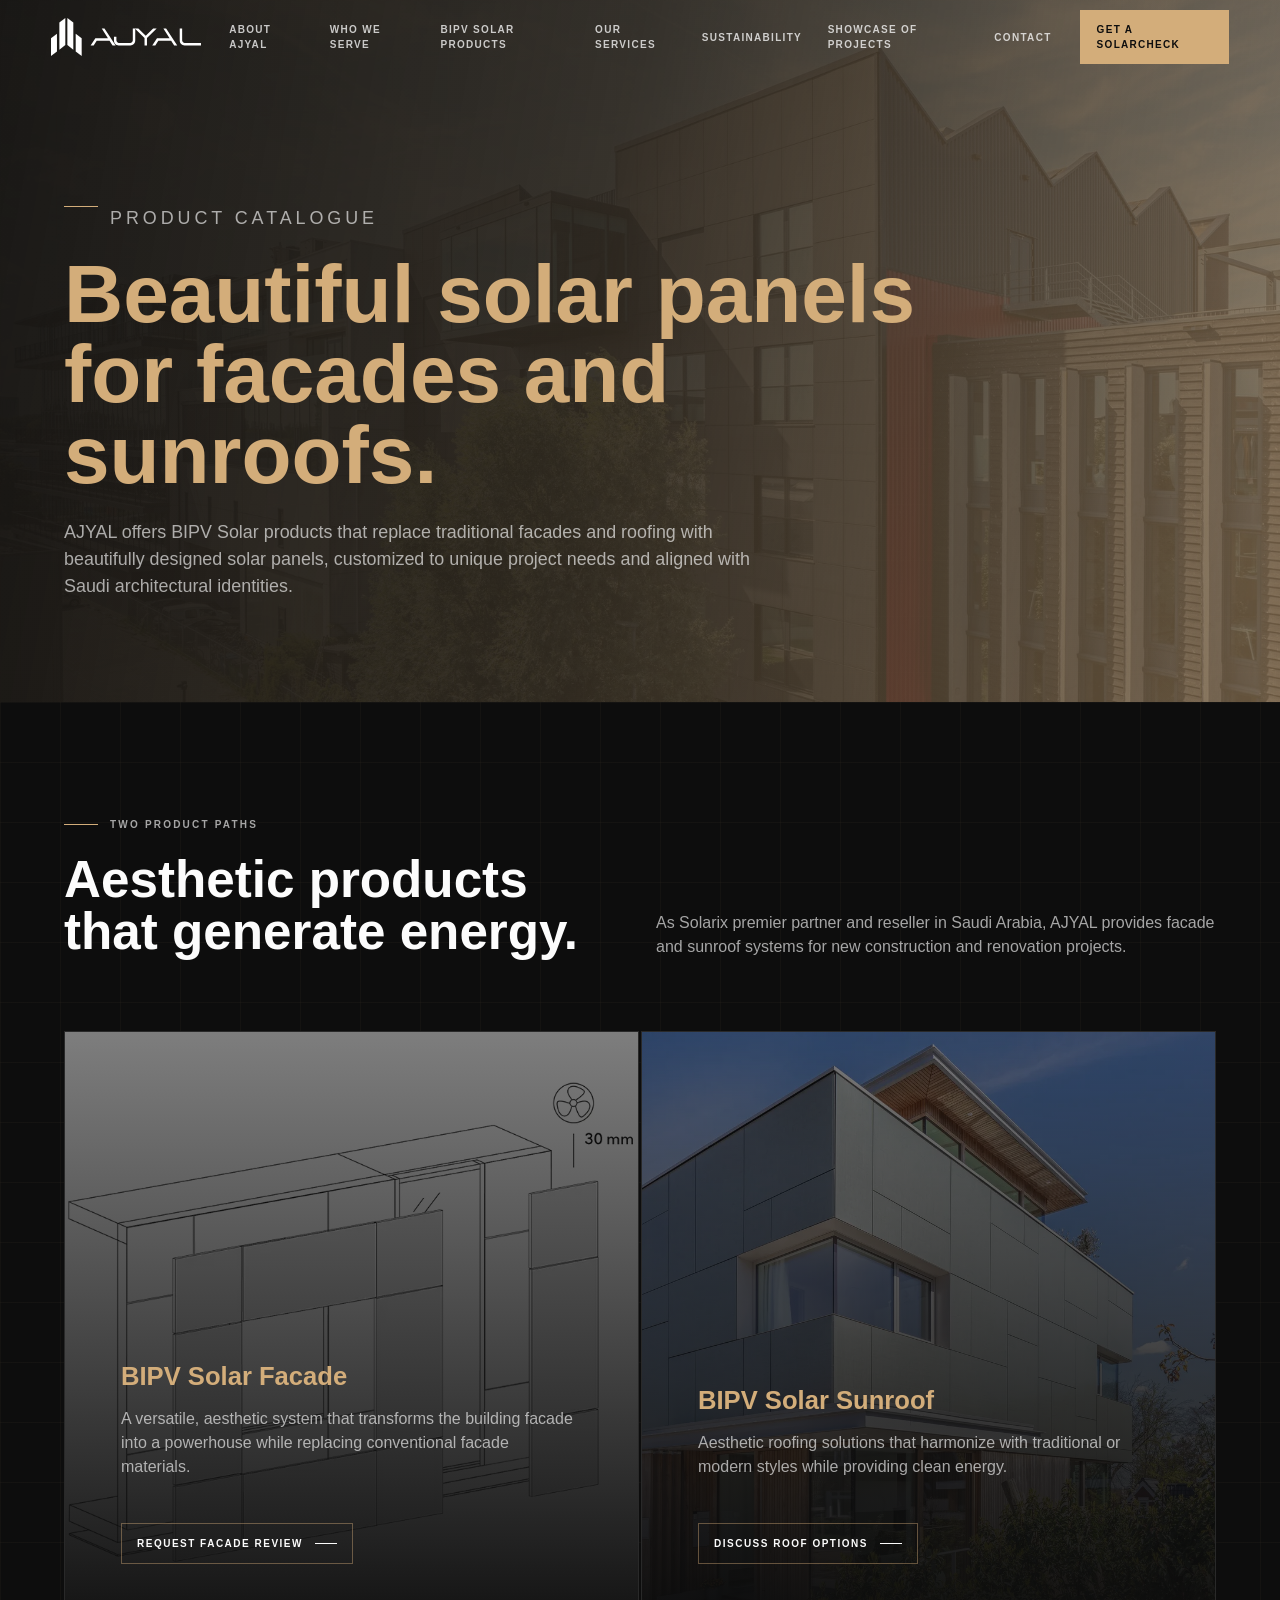
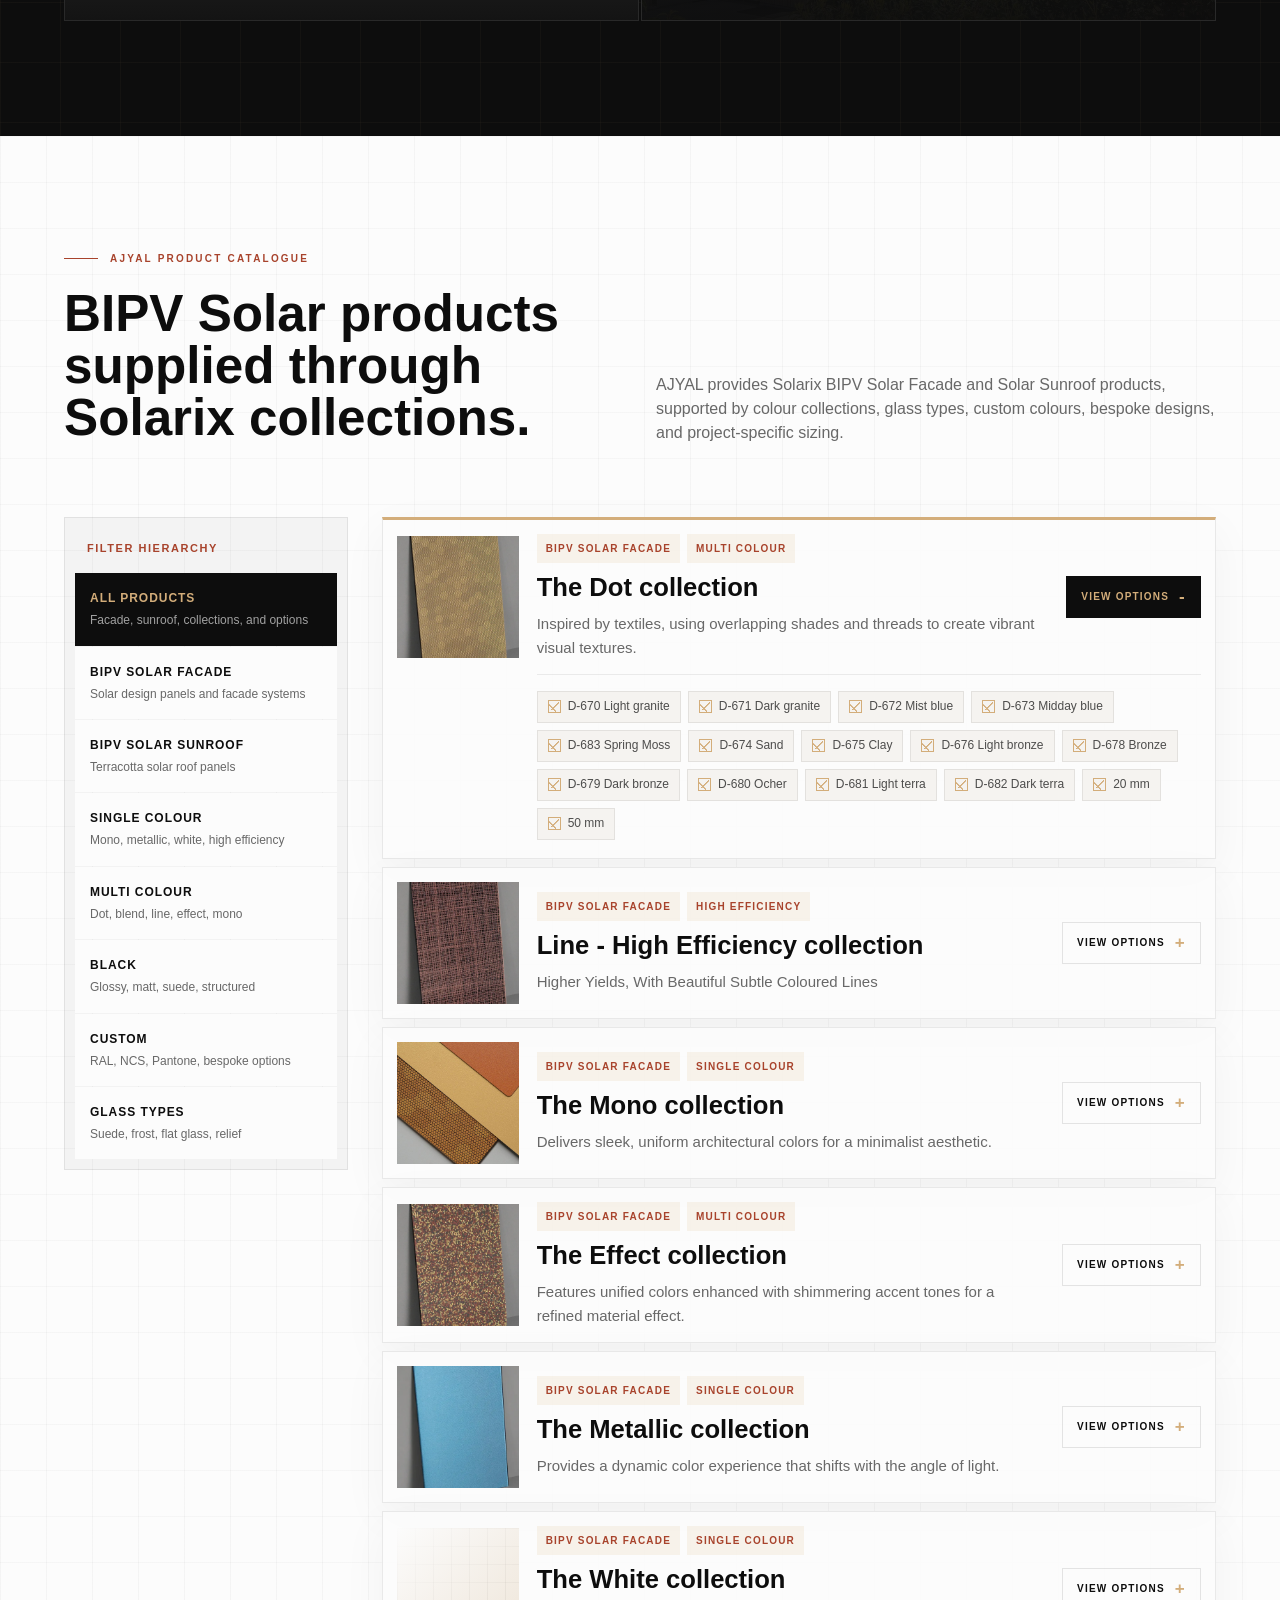
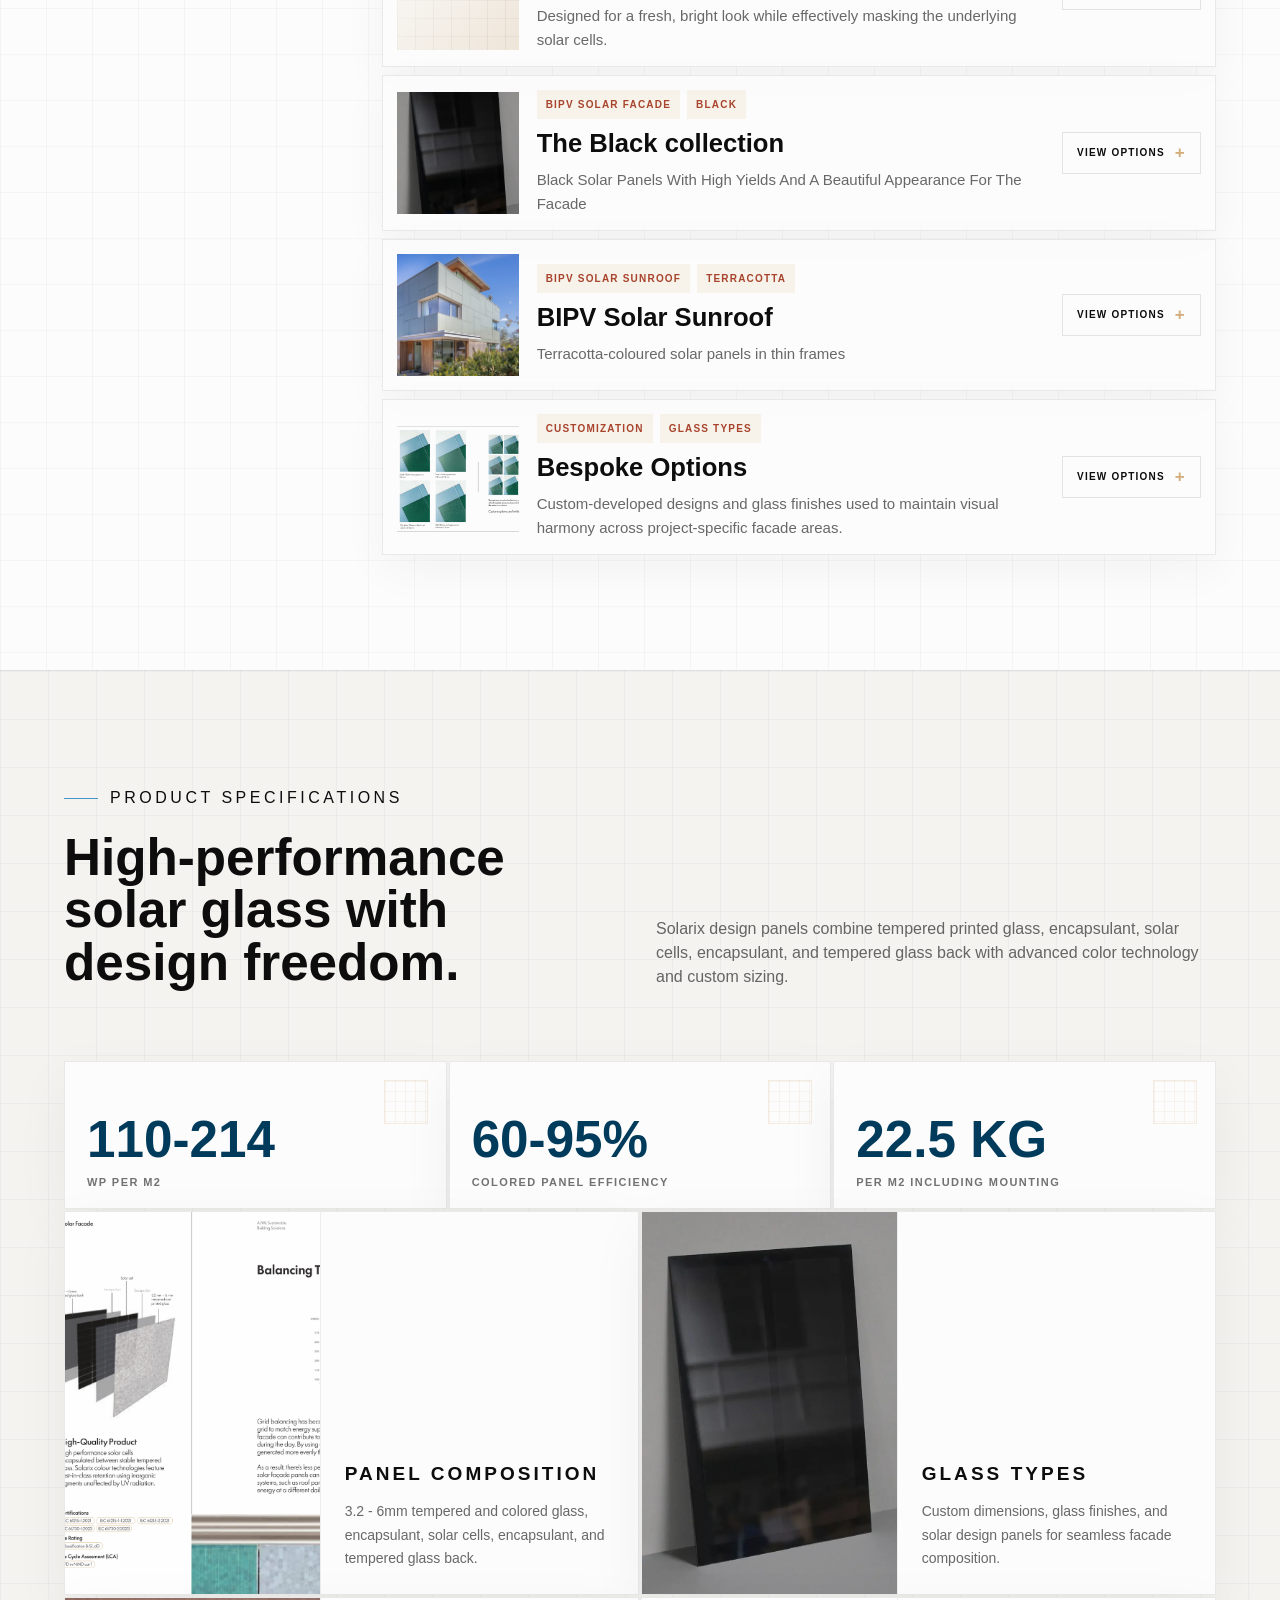
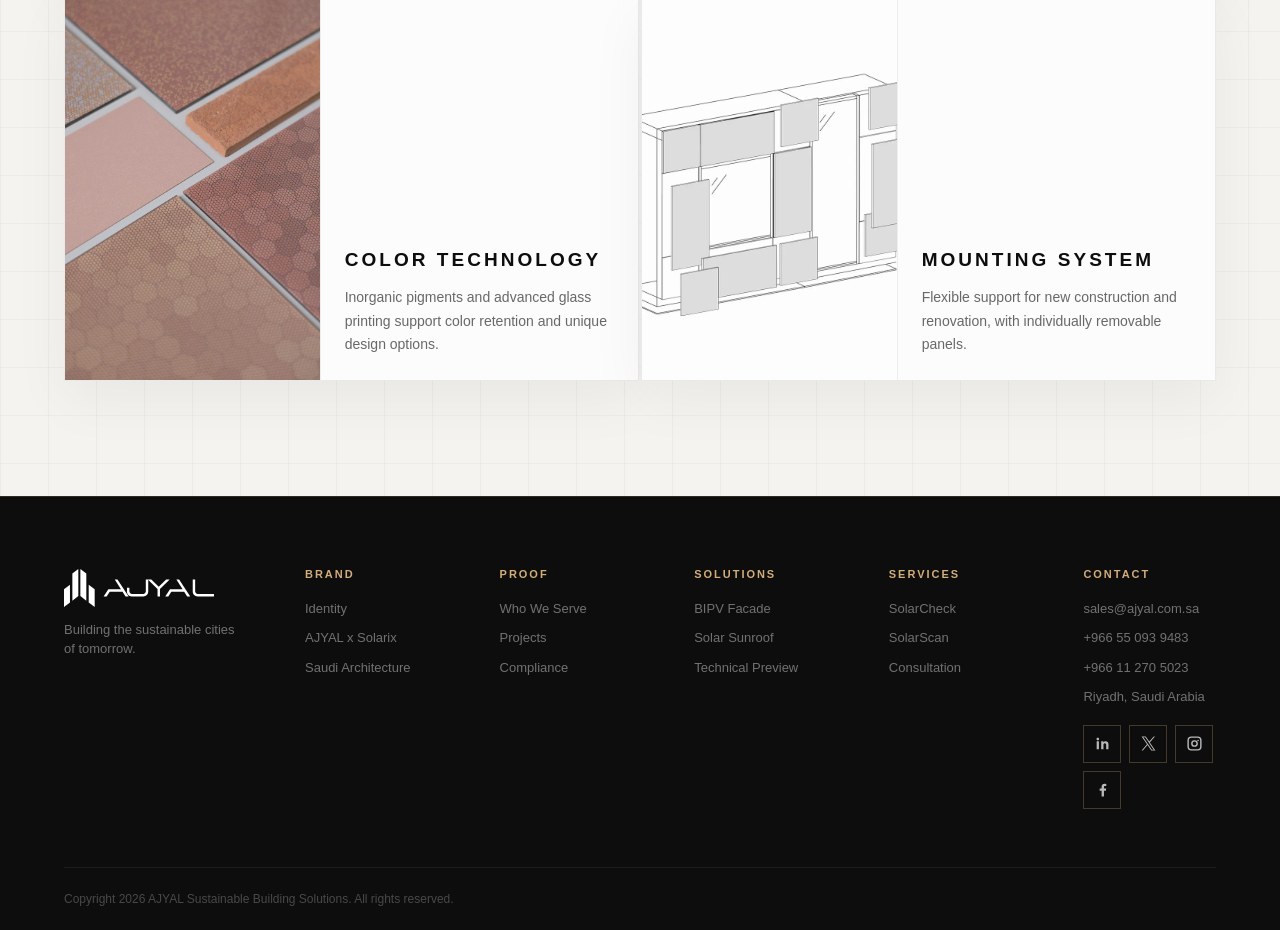
==== commit a31c48d3: "Sync MVP updates and refine product catalogue" ====
--- a/BIPV-Solar-products.html
+++ b/BIPV-Solar-products.html
@@ -22,9 +22,9 @@
           <a href="#">Showcase of Projects</a>
           <a href="contact.html">Contact</a>
           <div class="nav-socials" aria-label="AJYAL social links">
-            <a href="#" aria-label="LinkedIn"><svg viewBox="0 0 24 24" aria-hidden="true"><path d="M6.94 8.98H3.76V20h3.18V8.98ZM7.2 5.58c0-1.02-.82-1.8-1.84-1.8s-1.84.78-1.84 1.8.81 1.81 1.83 1.81h.02c1.02 0 1.83-.79 1.83-1.81ZM20.48 13.68c0-3.2-1.71-4.69-3.99-4.69-1.84 0-2.66 1.01-3.12 1.72V8.98h-3.18c.04 1.03 0 11.02 0 11.02h3.18v-6.15c0-.33.02-.66.12-.89.26-.66.86-1.34 1.86-1.34 1.31 0 1.84 1 1.84 2.47V20h3.18l.11-6.32Z"/></svg></a>
-            <a href="#" aria-label="Twitter"><svg viewBox="0 0 24 24" aria-hidden="true"><path d="M13.86 10.47 21.11 2h-1.72l-6.3 7.35L8.07 2H2.27l7.6 11.12L2.27 22h1.72l6.64-7.75L15.93 22h5.8l-7.87-11.53Zm-2.35 2.74-.77-1.1L4.62 3.3h2.63l4.94 7.1.77 1.1 6.43 9.25h-2.63l-5.25-7.54Z"/></svg></a>
-            <a href="#" aria-label="Instagram"><svg viewBox="0 0 24 24" aria-hidden="true"><path d="M7.7 2h8.6A5.7 5.7 0 0 1 22 7.7v8.6a5.7 5.7 0 0 1-5.7 5.7H7.7A5.7 5.7 0 0 1 2 16.3V7.7A5.7 5.7 0 0 1 7.7 2Zm0 2A3.7 3.7 0 0 0 4 7.7v8.6A3.7 3.7 0 0 0 7.7 20h8.6a3.7 3.7 0 0 0 3.7-3.7V7.7A3.7 3.7 0 0 0 16.3 4H7.7Zm4.3 3.25A4.75 4.75 0 1 1 7.25 12 4.75 4.75 0 0 1 12 7.25Zm0 2A2.75 2.75 0 1 0 14.75 12 2.75 2.75 0 0 0 12 9.25Zm5.05-2.58a1.11 1.11 0 1 1-1.11 1.11 1.11 1.11 0 0 1 1.11-1.11Z"/></svg></a>
+            <a href="https://www.linkedin.com/company/ajyal-trading-co-%D8%A7%D8%AC%D9%8A%D8%A7%D9%84-%D8%A7%D9%84%D8%AA%D9%88%D8%B1%D9%8A%D8%AF-%D8%A7%D9%84%D8%AA%D8%AC%D8%A7%D8%B1%D9%8A%D8%A9/?originalSubdomain=sa" aria-label="LinkedIn" target="_blank" rel="noopener noreferrer"><svg viewBox="0 0 24 24" aria-hidden="true"><path d="M6.94 8.98H3.76V20h3.18V8.98ZM7.2 5.58c0-1.02-.82-1.8-1.84-1.8s-1.84.78-1.84 1.8.81 1.81 1.83 1.81h.02c1.02 0 1.83-.79 1.83-1.81ZM20.48 13.68c0-3.2-1.71-4.69-3.99-4.69-1.84 0-2.66 1.01-3.12 1.72V8.98h-3.18c.04 1.03 0 11.02 0 11.02h3.18v-6.15c0-.33.02-.66.12-.89.26-.66.86-1.34 1.86-1.34 1.31 0 1.84 1 1.84 2.47V20h3.18l.11-6.32Z"/></svg></a>
+            <a href="https://x.com/Ajyal_trade" aria-label="Twitter/X" target="_blank" rel="noopener noreferrer"><svg viewBox="0 0 24 24" aria-hidden="true"><path d="M13.86 10.47 21.11 2h-1.72l-6.3 7.35L8.07 2H2.27l7.6 11.12L2.27 22h1.72l6.64-7.75L15.93 22h5.8l-7.87-11.53Zm-2.35 2.74-.77-1.1L4.62 3.3h2.63l4.94 7.1.77 1.1 6.43 9.25h-2.63l-5.25-7.54Z"/></svg></a>
+            <a href="https://www.instagram.com/ajyal.trade" aria-label="Instagram" target="_blank" rel="noopener noreferrer"><svg viewBox="0 0 24 24" aria-hidden="true"><path d="M7.7 2h8.6A5.7 5.7 0 0 1 22 7.7v8.6a5.7 5.7 0 0 1-5.7 5.7H7.7A5.7 5.7 0 0 1 2 16.3V7.7A5.7 5.7 0 0 1 7.7 2Zm0 2A3.7 3.7 0 0 0 4 7.7v8.6A3.7 3.7 0 0 0 7.7 20h8.6a3.7 3.7 0 0 0 3.7-3.7V7.7A3.7 3.7 0 0 0 16.3 4H7.7Zm4.3 3.25A4.75 4.75 0 1 1 7.25 12 4.75 4.75 0 0 1 12 7.25Zm0 2A2.75 2.75 0 1 0 14.75 12 2.75 2.75 0 0 0 12 9.25Zm5.05-2.58a1.11 1.11 0 1 1-1.11 1.11 1.11 1.11 0 0 1 1.11-1.11Z"/></svg></a>
             <a href="#" aria-label="Facebook"><svg viewBox="0 0 24 24" aria-hidden="true"><path d="M14.05 22v-8.2h2.75l.41-3.19h-3.16V8.58c0-.92.26-1.55 1.58-1.55h1.69V4.18A22.67 22.67 0 0 0 14.86 4c-2.44 0-4.11 1.49-4.11 4.22v2.39H8v3.19h2.75V22h3.3Z"/></svg></a>
           </div>
         </nav>
@@ -70,25 +70,176 @@
         </div>
       </section>
 
-      <section class="section design" aria-labelledby="collections-title">
+      <section class="section design product-catalogue" aria-labelledby="collections-title">
         <div class="section-heading reveal">
           <div>
-            <div class="section-label copper"><span></span><p>Design Collections</p></div>
-            <h2 id="collections-title">10 collections. 78+ designs. Custom colors.</h2>
-          </div>
-          <p>From bold expression to heritage-sensitive restraint, every Saudi regional architectural identity is covered through single color, multicolor, black, metallic, line, dot, and bespoke options.</p>
-        </div>
-        <div class="collection-grid">
-          <button class="collection-card is-active reveal" type="button" data-collection><span class="pattern dots"></span><strong>Dot Collection</strong><small>Patterned energy surface for corporate and civic facades.</small></button>
-          <button class="collection-card reveal" type="button" data-collection><span class="pattern lines"></span><strong>Line Collection</strong><small>Architectural rhythm for vertical and horizontal facades.</small></button>
-          <button class="collection-card reveal" type="button" data-collection><span class="pattern metallic"></span><strong>Metallic Collection</strong><small>Premium finish for refined commercial envelopes.</small></button>
-          <button class="collection-card reveal" type="button" data-collection><span class="pattern black-pattern"></span><strong>Black Collection</strong><small>High-efficiency restraint for minimal solar expression.</small></button>
-          <button class="collection-card reveal" type="button" data-collection><span class="pattern earth"></span><strong>Heritage Range</strong><small>Earth-led tones for Saudi regional alignment.</small></button>
-          <button class="collection-card reveal" type="button" data-collection><span class="pattern bespoke"></span><strong>Bespoke</strong><small>Project-specific colors, samples, and dummy panels.</small></button>
-        </div>
-      </section>
-
-      <section class="section technical" id="specifications" aria-labelledby="spec-title">
+            <div class="section-label copper"><span></span><p>AJYAL Product Catalogue</p></div>
+            <h2 id="collections-title">BIPV Solar products supplied through Solarix collections.</h2>
+          </div>
+          <p>AJYAL provides Solarix BIPV Solar Facade and Solar Sunroof products, supported by colour collections, glass types, custom colours, bespoke designs, and project-specific sizing.</p>
+        </div>
+        <div class="catalogue-browser reveal">
+          <aside class="catalogue-filter-panel" aria-label="Catalogue filters">
+            <span>Filter hierarchy</span>
+            <button class="catalogue-filter is-active" type="button" aria-pressed="true" data-catalogue-filter="all"><strong>All products</strong><small>Facade, sunroof, collections, and options</small></button>
+            <button class="catalogue-filter" type="button" aria-pressed="false" data-catalogue-filter="facade"><strong>BIPV Solar Facade</strong><small>Solar design panels and facade systems</small></button>
+            <button class="catalogue-filter" type="button" aria-pressed="false" data-catalogue-filter="sunroof"><strong>BIPV Solar Sunroof</strong><small>Terracotta solar roof panels</small></button>
+            <button class="catalogue-filter" type="button" aria-pressed="false" data-catalogue-filter="single"><strong>Single colour</strong><small>Mono, metallic, white, high efficiency</small></button>
+            <button class="catalogue-filter" type="button" aria-pressed="false" data-catalogue-filter="multi"><strong>Multi colour</strong><small>Dot, blend, line, effect, mono</small></button>
+            <button class="catalogue-filter" type="button" aria-pressed="false" data-catalogue-filter="black"><strong>Black</strong><small>Glossy, matt, suede, structured</small></button>
+            <button class="catalogue-filter" type="button" aria-pressed="false" data-catalogue-filter="custom"><strong>Custom</strong><small>RAL, NCS, Pantone, bespoke options</small></button>
+            <button class="catalogue-filter" type="button" aria-pressed="false" data-catalogue-filter="glass"><strong>Glass types</strong><small>Suede, frost, flat glass, relief</small></button>
+          </aside>
+          <div class="catalogue-list" aria-live="polite" data-catalogue-list>
+            <details class="catalogue-item is-featured" data-catalogue-item data-catalogue-groups="facade multi custom" open>
+              <summary class="catalogue-summary">
+                <span class="catalogue-media"><span class="pattern dots"></span></span>
+                <span class="catalogue-copy">
+                  <span class="catalogue-meta"><span>BIPV Solar Facade</span><span>Multi colour</span></span>
+                  <span class="catalogue-title">The Dot collection</span>
+                  <span class="catalogue-description">Inspired by textiles, using overlapping shades and threads to create vibrant visual textures.</span>
+                </span>
+                <span class="catalogue-toggle">View options</span>
+              </summary>
+              <div class="catalogue-detail">
+                <div class="check-group" aria-label="The Dot collection options">
+                  <span>D-670 Light granite</span><span>D-671 Dark granite</span><span>D-672 Mist blue</span><span>D-673 Midday blue</span><span>D-683 Spring Moss</span><span>D-674 Sand</span><span>D-675 Clay</span><span>D-676 Light bronze</span><span>D-678 Bronze</span><span>D-679 Dark bronze</span><span>D-680 Ocher</span><span>D-681 Light terra</span><span>D-682 Dark terra</span><span>20 mm</span><span>50 mm</span>
+                </div>
+              </div>
+            </details>
+            <details class="catalogue-item" data-catalogue-item data-catalogue-groups="facade multi single">
+              <summary class="catalogue-summary">
+                <span class="catalogue-media"><span class="pattern lines"></span></span>
+                <span class="catalogue-copy">
+                  <span class="catalogue-meta"><span>BIPV Solar Facade</span><span>High efficiency</span></span>
+                  <span class="catalogue-title">Line - High Efficiency collection</span>
+                  <span class="catalogue-description">Higher Yields, With Beautiful Subtle Coloured Lines</span>
+                </span>
+                <span class="catalogue-toggle">View options</span>
+              </summary>
+              <div class="catalogue-detail">
+                <div class="check-group" aria-label="Line - High Efficiency collection options">
+                  <span>LH-221 Light granite</span><span>LH-222 Dark granite</span><span>LH-223 Mist blue</span><span>LH-224 Midday blue</span><span>LH-233 Spring Moss</span><span>LH-225 Sand</span><span>LH-226 Clay</span><span>LH-227 Light bronze</span><span>LH-228 Bronze</span><span>LH-229 Dark bronze</span><span>LH-230 Ocher</span><span>LH-231 Light terra</span><span>LH-232 Dark terra</span><span>S</span><span>M</span><span>L</span>
+                </div>
+              </div>
+            </details>
+            <details class="catalogue-item" data-catalogue-item data-catalogue-groups="facade single multi">
+              <summary class="catalogue-summary">
+                <span class="catalogue-media"><span class="pattern earth"></span></span>
+                <span class="catalogue-copy">
+                  <span class="catalogue-meta"><span>BIPV Solar Facade</span><span>Single colour</span></span>
+                  <span class="catalogue-title">The Mono collection</span>
+                  <span class="catalogue-description">Delivers sleek, uniform architectural colors for a minimalist aesthetic.</span>
+                </span>
+                <span class="catalogue-toggle">View options</span>
+              </summary>
+              <div class="catalogue-detail">
+                <div class="check-group" aria-label="The Mono collection options">
+                  <span>M-636 Light granite</span><span>M-637 Dark granite</span><span>M-638 Mist blue</span><span>M-639 Midday blue</span><span>M-648 Spring Moss</span><span>M-640 Sand</span><span>M-641 Clay</span><span>M-642 Light bronze</span><span>M-643 Bronze</span><span>M-644 Dark bronze</span><span>M-645 Ocher</span><span>M-646 Light terra</span><span>M-647 Dark terra</span>
+                </div>
+              </div>
+            </details>
+            <details class="catalogue-item" data-catalogue-item data-catalogue-groups="facade multi">
+              <summary class="catalogue-summary">
+                <span class="catalogue-media"><span class="pattern bespoke"></span></span>
+                <span class="catalogue-copy">
+                  <span class="catalogue-meta"><span>BIPV Solar Facade</span><span>Multi colour</span></span>
+                  <span class="catalogue-title">The Effect collection</span>
+                  <span class="catalogue-description">Features unified colors enhanced with shimmering accent tones for a refined material effect.</span>
+                </span>
+                <span class="catalogue-toggle">View options</span>
+              </summary>
+              <div class="catalogue-detail">
+                <div class="check-group" aria-label="The Effect collection options">
+                  <span>E-214 Light granite</span><span>E-621 Dark granite</span><span>E-622 Mist blue</span><span>E-623 Midday blue</span><span>E-632 Spring Moss</span><span>E-624 Sand</span><span>E-625 Clay</span><span>E-626 Light bronze</span><span>E-627 Bronze</span><span>E-628 Dark bronze</span><span>E-629 Ocher</span><span>E-630 Light terra</span><span>E-631 Dark terra</span>
+                </div>
+              </div>
+            </details>
+            <details class="catalogue-item" data-catalogue-item data-catalogue-groups="facade single">
+              <summary class="catalogue-summary">
+                <span class="catalogue-media"><span class="pattern metallic"></span></span>
+                <span class="catalogue-copy">
+                  <span class="catalogue-meta"><span>BIPV Solar Facade</span><span>Single colour</span></span>
+                  <span class="catalogue-title">The Metallic collection</span>
+                  <span class="catalogue-description">Provides a dynamic color experience that shifts with the angle of light.</span>
+                </span>
+                <span class="catalogue-toggle">View options</span>
+              </summary>
+              <div class="catalogue-detail">
+                <div class="check-group" aria-label="The Metallic collection options">
+                  <span>ME-865 Window grey</span><span>ME-864 Silver grey</span><span>ME-866 Telegrey</span><span>ME-867 Dark grey</span><span>ME-854 Pastel blue</span><span>ME-852 Sea blue</span><span>ME-874 Bright deep blue</span><span>ME-879 Gentian blue</span><span>ME-886 Sapphire blue</span><span>ME-894 Slate grey</span><span>ME-851 Golden</span><span>ME-850 Light champagne</span><span>ME-844 Champagne</span><span>ME-845 Bronze</span><span>ME-T-2-895 Terracotta</span><span>ME-T-5-897 Dark terracotta</span><span>ME-890 Purple pink</span><span>ME-882 Light amaranth red</span><span>ME-881 Amaranth red</span><span>Full surface colouring</span><span>Hexagon mesh</span>
+                </div>
+              </div>
+            </details>
+            <details class="catalogue-item" data-catalogue-item data-catalogue-groups="facade single">
+              <summary class="catalogue-summary">
+                <span class="catalogue-media"><span class="pattern white-pattern"></span></span>
+                <span class="catalogue-copy">
+                  <span class="catalogue-meta"><span>BIPV Solar Facade</span><span>Single colour</span></span>
+                  <span class="catalogue-title">The White collection</span>
+                  <span class="catalogue-description">Designed for a fresh, bright look while effectively masking the underlying solar cells.</span>
+                </span>
+                <span class="catalogue-toggle">View options</span>
+              </summary>
+              <div class="catalogue-detail">
+                <div class="check-group" aria-label="The White collection options">
+                  <span>White full surface W-688</span><span>White W-689</span><span>Full colour</span><span>Standard mesh</span>
+                </div>
+              </div>
+            </details>
+            <details class="catalogue-item" data-catalogue-item data-catalogue-groups="facade black">
+              <summary class="catalogue-summary">
+                <span class="catalogue-media"><span class="pattern black-pattern"></span></span>
+                <span class="catalogue-copy">
+                  <span class="catalogue-meta"><span>BIPV Solar Facade</span><span>Black</span></span>
+                  <span class="catalogue-title">The Black collection</span>
+                  <span class="catalogue-description">Black Solar Panels With High Yields And A Beautiful Appearance For The Facade</span>
+                </span>
+                <span class="catalogue-toggle">View options</span>
+              </summary>
+              <div class="catalogue-detail">
+                <div class="check-group" aria-label="The Black collection options">
+                  <span>Glossy</span><span>Matt</span><span>Suede</span><span>Structured</span>
+                </div>
+              </div>
+            </details>
+            <details class="catalogue-item" data-catalogue-item data-catalogue-groups="sunroof single">
+              <summary class="catalogue-summary">
+                <span class="catalogue-media"><img src="assets/img/solution-solar-sunroof.webp" alt="Terracotta BIPV solar sunroof product"></span>
+                <span class="catalogue-copy">
+                  <span class="catalogue-meta"><span>BIPV Solar Sunroof</span><span>Terracotta</span></span>
+                  <span class="catalogue-title">BIPV Solar Sunroof</span>
+                  <span class="catalogue-description">Terracotta-coloured solar panels in thin frames</span>
+                </span>
+                <span class="catalogue-toggle">View options</span>
+              </summary>
+              <div class="catalogue-detail">
+                <div class="check-group" aria-label="BIPV Solar Sunroof options">
+                  <span>Half-cell N-type Terra module</span><span>355Wp</span><span>Terra-5</span><span>1722 x 1134 x 30 mm</span><span>Glass-backsheet, with coloured frame</span>
+                </div>
+              </div>
+            </details>
+            <details class="catalogue-item" data-catalogue-item data-catalogue-groups="facade custom glass">
+              <summary class="catalogue-summary">
+                <span class="catalogue-media"><img src="assets/img/glass-types.png" alt="Solarix glass type options"></span>
+                <span class="catalogue-copy">
+                  <span class="catalogue-meta"><span>Customization</span><span>Glass types</span></span>
+                  <span class="catalogue-title">Bespoke Options</span>
+                  <span class="catalogue-description">Custom-developed designs and glass finishes used to maintain visual harmony across project-specific facade areas.</span>
+                </span>
+                <span class="catalogue-toggle">View options</span>
+              </summary>
+              <div class="catalogue-detail">
+                <div class="check-group" aria-label="Bespoke and glass type options">
+                  <span>Custom colours</span><span>RAL, NCS, Pantone</span><span>Custom designs</span><span>Standard & custom sizes</span><span>Various surface treatments</span><span>Range of colours & patterns</span><span>Suede | Semi-mat appearance</span><span>Frost | Matte appearance</span><span>Flat glass | Glossy or Semi-mat</span><span>Relief | Semi-mat appearance</span>
+                </div>
+              </div>
+            </details>
+          </div>
+        </div>
+      </section>
+
+      <section class="section technical product-spec-section" id="specifications" aria-labelledby="spec-title">
         <div class="section-heading reveal">
           <div>
             <div class="section-label blue"><span></span><p>Product Specifications</p></div>
@@ -96,16 +247,16 @@
           </div>
           <p>Solarix design panels combine tempered printed glass, encapsulant, solar cells, encapsulant, and tempered glass back with advanced color technology and custom sizing.</p>
         </div>
-        <div class="spec-strip reveal">
-          <span>110-214 Wp per m2</span>
-          <span>60-95% colored panel efficiency</span>
-          <span>22.5 kg per m2 including mounting</span>
-        </div>
-        <div class="tech-grid subpage-tech-grid">
-          <article class="tech-card reveal"><img src="assets/img/panel-composition-specs.png" alt="Solar panel composition specification"><div><strong>Panel Composition</strong><span>3.2 - 6mm tempered and colored glass, encapsulant, solar cells, encapsulant, and tempered glass back.</span></div></article>
-          <article class="tech-card reveal"><img src="assets/img/collection-black.webp" alt="Solarix glass type options"><div><strong>Glass Types</strong><span>Custom dimensions, glass finishes, dummy panels, and solar design panels for seamless facade composition.</span></div></article>
-          <article class="tech-card reveal"><img src="assets/img/Solarix makes coloured solar panels for the masses.jpg" alt="Solarix color technology"><div><strong>Color Technology</strong><span>Inorganic pigments and advanced glass printing support color retention and unique design options.</span></div></article>
-          <article class="tech-card reveal"><img src="assets/img/technical-facade-visual.webp" alt="Solarix mounting system"><div><strong>Mounting System</strong><span>Flexible support for new construction and renovation, with individually removable panels.</span></div></article>
+        <div class="spec-strip product-spec-grid reveal">
+          <article class="product-spec-card"><strong>110-214</strong><span>Wp per m2</span></article>
+          <article class="product-spec-card"><strong>60-95%</strong><span>colored panel efficiency</span></article>
+          <article class="product-spec-card"><strong>22.5 kg</strong><span>per m2 including mounting</span></article>
+        </div>
+        <div class="product-detail-grid subpage-tech-grid">
+          <article class="tech-card product-detail-card reveal"><img src="assets/img/panel-composition-specs.png" alt="Solar panel composition specification"><div><strong>Panel Composition</strong><span>3.2 - 6mm tempered and colored glass, encapsulant, solar cells, encapsulant, and tempered glass back.</span></div></article>
+          <article class="tech-card product-detail-card reveal"><img src="assets/img/collection-black.webp" alt="Solarix glass type options"><div><strong>Glass Types</strong><span>Custom dimensions, glass finishes, and solar design panels for seamless facade composition.</span></div></article>
+          <article class="tech-card product-detail-card reveal"><img src="assets/img/Solarix makes coloured solar panels for the masses.jpg" alt="Solarix color technology"><div><strong>Color Technology</strong><span>Inorganic pigments and advanced glass printing support color retention and unique design options.</span></div></article>
+          <article class="tech-card product-detail-card reveal"><img src="assets/img/technical-facade-visual.webp" alt="Solarix mounting system"><div><strong>Mounting System</strong><span>Flexible support for new construction and renovation, with individually removable panels.</span></div></article>
         </div>
       </section>
     </main>
@@ -117,7 +268,7 @@
         <div><h3>Proof</h3><a href="index.html#audience">Who We Serve</a><a href="#">Projects</a><a href="#">Compliance</a></div>
         <div><h3>Solutions</h3><a href="BIPV-Solar-products.html#facade">BIPV Facade</a><a href="BIPV-Solar-products.html#sunroof">Solar Sunroof</a><a href="#">Technical Preview</a></div>
         <div><h3>Services</h3><a href="#">SolarCheck</a><a href="#">SolarScan</a><a href="contact.html">Consultation</a></div>
-        <div><h3>Contact</h3><a href="mailto:sales@ajyal.com.sa">sales@ajyal.com.sa</a><a href="tel:+966550939483">+966 55 093 9483</a><a href="tel:+966112705023">+966 11 270 5023</a><span class="footer-location">Riyadh, Saudi Arabia</span><div class="footer-socials" aria-label="AJYAL social links"><a href="#" aria-label="LinkedIn"><svg viewBox="0 0 24 24" aria-hidden="true"><path d="M6.94 8.98H3.76V20h3.18V8.98ZM7.2 5.58c0-1.02-.82-1.8-1.84-1.8s-1.84.78-1.84 1.8.81 1.81 1.83 1.81h.02c1.02 0 1.83-.79 1.83-1.81ZM20.48 13.68c0-3.2-1.71-4.69-3.99-4.69-1.84 0-2.66 1.01-3.12 1.72V8.98h-3.18c.04 1.03 0 11.02 0 11.02h3.18v-6.15c0-.33.02-.66.12-.89.26-.66.86-1.34 1.86-1.34 1.31 0 1.84 1 1.84 2.47V20h3.18l.11-6.32Z"/></svg></a><a href="#" aria-label="Twitter"><svg viewBox="0 0 24 24" aria-hidden="true"><path d="M13.86 10.47 21.11 2h-1.72l-6.3 7.35L8.07 2H2.27l7.6 11.12L2.27 22h1.72l6.64-7.75L15.93 22h5.8l-7.87-11.53Zm-2.35 2.74-.77-1.1L4.62 3.3h2.63l4.94 7.1.77 1.1 6.43 9.25h-2.63l-5.25-7.54Z"/></svg></a><a href="#" aria-label="Instagram"><svg viewBox="0 0 24 24" aria-hidden="true"><path d="M7.7 2h8.6A5.7 5.7 0 0 1 22 7.7v8.6a5.7 5.7 0 0 1-5.7 5.7H7.7A5.7 5.7 0 0 1 2 16.3V7.7A5.7 5.7 0 0 1 7.7 2Zm0 2A3.7 3.7 0 0 0 4 7.7v8.6A3.7 3.7 0 0 0 7.7 20h8.6a3.7 3.7 0 0 0 3.7-3.7V7.7A3.7 3.7 0 0 0 16.3 4H7.7Zm4.3 3.25A4.75 4.75 0 1 1 7.25 12 4.75 4.75 0 0 1 12 7.25Zm0 2A2.75 2.75 0 1 0 14.75 12 2.75 2.75 0 0 0 12 9.25Zm5.05-2.58a1.11 1.11 0 1 1-1.11 1.11 1.11 1.11 0 0 1 1.11-1.11Z"/></svg></a><a href="#" aria-label="Facebook"><svg viewBox="0 0 24 24" aria-hidden="true"><path d="M14.05 22v-8.2h2.75l.41-3.19h-3.16V8.58c0-.92.26-1.55 1.58-1.55h1.69V4.18A22.67 22.67 0 0 0 14.86 4c-2.44 0-4.11 1.49-4.11 4.22v2.39H8v3.19h2.75V22h3.3Z"/></svg></a></div></div>
+        <div><h3>Contact</h3><a href="mailto:sales@ajyal.com.sa">sales@ajyal.com.sa</a><a href="tel:+966550939483">+966 55 093 9483</a><a href="tel:+966112705023">+966 11 270 5023</a><span class="footer-location">Riyadh, Saudi Arabia</span><div class="footer-socials" aria-label="AJYAL social links"><a href="https://www.linkedin.com/company/ajyal-trading-co-%D8%A7%D8%AC%D9%8A%D8%A7%D9%84-%D8%A7%D9%84%D8%AA%D9%88%D8%B1%D9%8A%D8%AF-%D8%A7%D9%84%D8%AA%D8%AC%D8%A7%D8%B1%D9%8A%D8%A9/?originalSubdomain=sa" aria-label="LinkedIn" target="_blank" rel="noopener noreferrer"><svg viewBox="0 0 24 24" aria-hidden="true"><path d="M6.94 8.98H3.76V20h3.18V8.98ZM7.2 5.58c0-1.02-.82-1.8-1.84-1.8s-1.84.78-1.84 1.8.81 1.81 1.83 1.81h.02c1.02 0 1.83-.79 1.83-1.81ZM20.48 13.68c0-3.2-1.71-4.69-3.99-4.69-1.84 0-2.66 1.01-3.12 1.72V8.98h-3.18c.04 1.03 0 11.02 0 11.02h3.18v-6.15c0-.33.02-.66.12-.89.26-.66.86-1.34 1.86-1.34 1.31 0 1.84 1 1.84 2.47V20h3.18l.11-6.32Z"/></svg></a><a href="https://x.com/Ajyal_trade" aria-label="Twitter/X" target="_blank" rel="noopener noreferrer"><svg viewBox="0 0 24 24" aria-hidden="true"><path d="M13.86 10.47 21.11 2h-1.72l-6.3 7.35L8.07 2H2.27l7.6 11.12L2.27 22h1.72l6.64-7.75L15.93 22h5.8l-7.87-11.53Zm-2.35 2.74-.77-1.1L4.62 3.3h2.63l4.94 7.1.77 1.1 6.43 9.25h-2.63l-5.25-7.54Z"/></svg></a><a href="https://www.instagram.com/ajyal.trade" aria-label="Instagram" target="_blank" rel="noopener noreferrer"><svg viewBox="0 0 24 24" aria-hidden="true"><path d="M7.7 2h8.6A5.7 5.7 0 0 1 22 7.7v8.6a5.7 5.7 0 0 1-5.7 5.7H7.7A5.7 5.7 0 0 1 2 16.3V7.7A5.7 5.7 0 0 1 7.7 2Zm0 2A3.7 3.7 0 0 0 4 7.7v8.6A3.7 3.7 0 0 0 7.7 20h8.6a3.7 3.7 0 0 0 3.7-3.7V7.7A3.7 3.7 0 0 0 16.3 4H7.7Zm4.3 3.25A4.75 4.75 0 1 1 7.25 12 4.75 4.75 0 0 1 12 7.25Zm0 2A2.75 2.75 0 1 0 14.75 12 2.75 2.75 0 0 0 12 9.25Zm5.05-2.58a1.11 1.11 0 1 1-1.11 1.11 1.11 1.11 0 0 1 1.11-1.11Z"/></svg></a><a href="#" aria-label="Facebook"><svg viewBox="0 0 24 24" aria-hidden="true"><path d="M14.05 22v-8.2h2.75l.41-3.19h-3.16V8.58c0-.92.26-1.55 1.58-1.55h1.69V4.18A22.67 22.67 0 0 0 14.86 4c-2.44 0-4.11 1.49-4.11 4.22v2.39H8v3.19h2.75V22h3.3Z"/></svg></a></div></div>
       </div>
       <div class="footer-bottom"><span>Copyright 2026 AJYAL Sustainable Building Solutions. All rights reserved.</span></div>
     </footer>
--- a/assets/css/styles.css
+++ b/assets/css/styles.css
@@ -175,12 +175,12 @@
 }
 .hero-canvas { z-index: 0; }
 .hero-image {
-  background: url("../img/hero-riyadh-skyline.jpg") 42% center / cover no-repeat;
-  opacity: 0.12;
+  background: url("../img/hero-riyadh-skyline.jpg") 60% center / cover no-repeat;
+  opacity: 0.3;
   z-index: 0;
 }
 .hero-shade {
-  background: linear-gradient(105deg, var(--black) 46%, rgba(13, 13, 13, 0.78) 72%, rgba(13, 13, 13, 0.38));
+  background: linear-gradient(105deg, var(--black) 10%, rgba(13, 13, 13, 0.78) 10%, rgba(13, 13, 13, 0.38) 40%);
   z-index: 1;
 }
 .gold-rail {
@@ -196,11 +196,11 @@
 .hero-pattern {
   position: absolute;
   z-index: 2;
-  right: max(-12vw, -170px);
-  bottom: max(-24vh, -230px);
+  right: max(-6vw, -170px);
+  bottom: max(-30vh, -230px);
   width: min(56vw, 760px);
   max-width: none;
-  opacity: 0.38;
+  opacity: 0.5;
   pointer-events: none;
   filter: saturate(0.95) contrast(1.02);
 }
@@ -703,7 +703,7 @@
 }
 .impact-flow {
   width: 100%;
-  max-width: 560px;
+  max-width: 700px;
   min-height: 280px;
   margin-inline: auto;
   display: grid;
@@ -724,14 +724,14 @@
   mask-size: contain;
 }
 .impact-facade {
-  width: clamp(72px, 8vw, 118px);
+  width: clamp(60px, 6vw, 80px);
   aspect-ratio: 98.09 / 148.04;
   color: var(--black);
   -webkit-mask-image: url("../img/impact-facade.svg");
   mask-image: url("../img/impact-facade.svg");
 }
 .impact-arrow {
-  width: clamp(74px, 9vw, 150px);
+  width: clamp(60px, 6vw, 80px);
   aspect-ratio: 178.93 / 23.73;
   color: var(--copper);
   -webkit-mask-image: url("../img/impact-arrow.svg");
@@ -745,14 +745,14 @@
   min-width: 0;
 }
 .impact-tree {
-  width: clamp(42px, 4.5vw, 68px);
+  width: clamp(45px, 4.5vw, 68px);
   aspect-ratio: 178.81 / 208;
   color: var(--bronze);
   -webkit-mask-image: url("../img/impact-tree.svg");
   mask-image: url("../img/impact-tree.svg");
 }
 .impact-tree:nth-child(2) {
-  width: clamp(50px, 5.5vw, 82px);
+  width: clamp(45px, 5.5vw, 82px);
   color: var(--gold);
 }
 .impact-tree:nth-child(3) {
@@ -939,6 +939,42 @@
     linear-gradient(135deg, rgba(211,173,122,0.12), rgba(252,252,252,0) 34%),
     var(--white);
 }
+.collection-browser {
+  display: grid;
+  gap: 18px;
+}
+.collection-filter {
+  display: flex;
+  flex-wrap: wrap;
+  gap: 8px;
+  padding: 8px;
+  background: rgba(13,13,13,0.035);
+  border: 1px solid rgba(13,13,13,0.08);
+}
+.collection-filter-btn {
+  min-height: 42px;
+  padding: 0 16px;
+  border: 1px solid transparent;
+  background: transparent;
+  color: rgba(13,13,13,0.58);
+  font-family: var(--font-display);
+  font-size: 11px;
+  font-weight: 900;
+  letter-spacing: 0.12em;
+  text-transform: uppercase;
+  cursor: pointer;
+  transition: background 180ms ease, border-color 180ms ease, color 180ms ease;
+}
+.collection-filter-btn:hover,
+.collection-filter-btn:focus-visible {
+  border-color: rgba(211,173,122,0.48);
+  color: var(--black);
+}
+.collection-filter-btn.is-active {
+  background: var(--black);
+  border-color: var(--black);
+  color: var(--gold);
+}
 .collection-grid {
   display: grid;
   grid-template-columns: repeat(3, 1fr);
@@ -953,6 +989,12 @@
   cursor: pointer;
   transition: background 180ms ease, color 180ms ease, transform 180ms ease;
 }
+.collection-browser .collection-card {
+  min-height: 274px;
+}
+.collection-card[hidden] {
+  display: none;
+}
 .collection-card:hover,
 .collection-card.is-active {
   background: var(--pond);
@@ -972,7 +1014,7 @@
 .pattern {
   display: block;
   width: 100%;
-  height: 118px;
+  height: 650px;
   border: 1px solid rgba(13,13,13,0.08);
   background-color: var(--paper);
   background-position: center;
@@ -985,6 +1027,236 @@
 .black-pattern { background-image: url("../img/collection-black.webp"); background-color: #050505; }
 .earth { background-image: url("../img/collection-heritage.jpg"); }
 .bespoke { background-image: url("../img/collection-bespoke.webp"); }
+.white-pattern {
+  background:
+    linear-gradient(135deg, rgba(252,252,252,0.96), rgba(211,173,122,0.2)),
+    linear-gradient(90deg, rgba(13,13,13,0.08) 1px, transparent 1px),
+    linear-gradient(rgba(13,13,13,0.06) 1px, transparent 1px);
+  background-size: auto, 18px 18px, 18px 18px;
+}
+
+.product-catalogue {
+  background:
+    linear-gradient(90deg, rgba(13,13,13,0.032) 1px, transparent 1px),
+    linear-gradient(rgba(13,13,13,0.026) 1px, transparent 1px),
+    var(--white);
+  background-size: 46px 46px;
+}
+.catalogue-browser {
+  display: grid;
+  grid-template-columns: minmax(250px, 0.34fr) minmax(0, 1fr);
+  gap: clamp(18px, 3vw, 34px);
+  align-items: start;
+}
+.catalogue-filter-panel {
+  position: sticky;
+  top: 104px;
+  display: grid;
+  gap: 1px;
+  padding: 10px;
+  background: rgba(13,13,13,0.035);
+  border: 1px solid rgba(13,13,13,0.08);
+}
+.catalogue-filter-panel > span {
+  padding: 12px 12px 16px;
+  color: var(--copper);
+  font-family: var(--font-display);
+  font-size: 11px;
+  font-weight: 900;
+  letter-spacing: 0.14em;
+  text-transform: uppercase;
+}
+.catalogue-filter {
+  display: grid;
+  gap: 5px;
+  padding: 15px 14px;
+  border: 1px solid transparent;
+  background: var(--white);
+  color: var(--black);
+  text-align: left;
+  cursor: pointer;
+  transition: background 180ms ease, border-color 180ms ease, color 180ms ease, transform 180ms ease;
+}
+.catalogue-filter strong {
+  font-family: var(--font-display);
+  font-size: 12px;
+  font-weight: 900;
+  letter-spacing: 0.08em;
+  text-transform: uppercase;
+}
+.catalogue-filter small {
+  color: var(--text-soft);
+  font-size: 12px;
+  line-height: 1.45;
+}
+.catalogue-filter:hover,
+.catalogue-filter:focus-visible {
+  border-color: rgba(211,173,122,0.5);
+  transform: translateX(3px);
+}
+.catalogue-filter.is-active {
+  background: var(--black);
+  border-color: var(--black);
+  color: var(--gold);
+}
+.catalogue-filter.is-active small { color: rgba(252,252,252,0.62); }
+.catalogue-list {
+  display: grid;
+  gap: 8px;
+}
+.catalogue-item {
+  display: block;
+  background: rgba(252,252,252,0.92);
+  border: 1px solid rgba(13,13,13,0.08);
+  box-shadow: 0 14px 44px rgba(13,13,13,0.045);
+  overflow: hidden;
+  transition: border-color 180ms ease, box-shadow 180ms ease, transform 180ms ease;
+}
+.catalogue-item:hover,
+.catalogue-item:focus-within {
+  border-color: rgba(211,173,122,0.52);
+  box-shadow: 0 24px 72px rgba(13,13,13,0.09);
+  transform: translateY(-3px);
+}
+.catalogue-item[hidden] { display: none; }
+.catalogue-item.is-featured {
+  border-top: 3px solid var(--gold);
+}
+.catalogue-summary {
+  display: grid;
+  grid-template-columns: 122px minmax(0, 1fr) auto;
+  gap: 18px;
+  align-items: center;
+  min-height: 150px;
+  padding: 14px;
+  cursor: pointer;
+  list-style: none;
+}
+.catalogue-summary::-webkit-details-marker {
+  display: none;
+}
+.catalogue-summary:focus-visible {
+  outline: 2px solid var(--gold);
+  outline-offset: -2px;
+}
+.catalogue-media {
+  display: block;
+  min-height: 0;
+  background: var(--paper);
+}
+.catalogue-media .pattern,
+.catalogue-media img {
+  width: 100%;
+  height: 122px;
+  min-height: 0;
+  border: 0;
+  object-fit: cover;
+}
+.catalogue-copy {
+  display: grid;
+  gap: 11px;
+  min-width: 0;
+  padding: 0;
+}
+.catalogue-meta {
+  display: flex;
+  flex-wrap: wrap;
+  gap: 7px;
+}
+.catalogue-meta span {
+  padding: 7px 9px;
+  background: rgba(211,173,122,0.14);
+  color: var(--copper);
+  font-family: var(--font-display);
+  font-size: 10px;
+  font-weight: 900;
+  letter-spacing: 0.12em;
+  text-transform: uppercase;
+}
+.catalogue-title {
+  display: block;
+  max-width: 650px;
+  color: var(--black);
+  font-family: var(--font-display);
+  font-size: clamp(19px, 2vw, 27px);
+  font-weight: 900;
+  line-height: 1.08;
+}
+.catalogue-description {
+  display: block;
+  max-width: 720px;
+  color: var(--text-soft);
+  font-size: 15px;
+  line-height: 1.58;
+}
+.catalogue-toggle {
+  position: relative;
+  display: inline-flex;
+  align-items: center;
+  gap: 10px;
+  min-height: 42px;
+  padding: 0 14px;
+  border: 1px solid rgba(13,13,13,0.1);
+  color: var(--black);
+  font-family: var(--font-display);
+  font-size: 10px;
+  font-weight: 900;
+  letter-spacing: 0.12em;
+  text-transform: uppercase;
+  white-space: nowrap;
+}
+.catalogue-toggle::after {
+  content: "+";
+  color: var(--gold);
+  font-size: 17px;
+  line-height: 1;
+}
+.catalogue-item[open] .catalogue-toggle {
+  background: var(--black);
+  border-color: var(--black);
+  color: var(--gold);
+}
+.catalogue-item[open] .catalogue-toggle::after {
+  content: "-";
+}
+.catalogue-detail {
+  padding: 0 14px 18px 154px;
+}
+.catalogue-detail .check-group {
+  padding-top: 16px;
+  border-top: 1px solid rgba(13,13,13,0.07);
+}
+.check-group {
+  display: flex;
+  flex-wrap: wrap;
+  gap: 7px;
+}
+.check-group span {
+  position: relative;
+  display: inline-flex;
+  align-items: center;
+  min-height: 32px;
+  padding: 7px 10px 7px 30px;
+  background: var(--paper);
+  border: 1px solid rgba(13,13,13,0.08);
+  color: rgba(13,13,13,0.72);
+  font-size: 12px;
+  line-height: 1.25;
+}
+.check-group span::before {
+  content: "";
+  position: absolute;
+  left: 10px;
+  width: 11px;
+  height: 11px;
+  border: 1px solid var(--gold);
+  background:
+    linear-gradient(135deg, transparent 45%, var(--gold) 46% 56%, transparent 57%),
+    linear-gradient(45deg, transparent 45%, var(--gold) 46% 56%, transparent 57%);
+  background-size: 8px 8px, 8px 8px;
+  background-position: 2px 1px, -1px 3px;
+  background-repeat: no-repeat;
+}
 
 .process-shell {
   display: grid;
@@ -1294,7 +1566,8 @@
   grid-template-columns: repeat(3, 1fr);
   gap: 2px;
 }
-.spec-strip span {
+.spec-strip > span,
+.product-spec-card {
   min-height: 72px;
   display: flex;
   align-items: center;
@@ -1307,6 +1580,122 @@
   font-weight: 900;
   letter-spacing: 0.13em;
   text-transform: uppercase;
+}
+.product-spec-grid {
+  margin-bottom: 2px;
+}
+.product-spec-card {
+  min-height: 148px;
+  flex-direction: column;
+  align-items: flex-start;
+  justify-content: flex-end;
+  position: relative;
+  overflow: hidden;
+}
+.product-spec-card::before {
+  content: "";
+  position: absolute;
+  inset: 18px 18px auto auto;
+  width: 42px;
+  height: 42px;
+  border: 1px solid rgba(211,173,122,0.32);
+  background:
+    linear-gradient(90deg, rgba(211,173,122,0.18) 1px, transparent 1px),
+    linear-gradient(rgba(211,173,122,0.16) 1px, transparent 1px);
+  background-size: 10px 10px;
+  opacity: 0.62;
+}
+.product-spec-card span {
+  max-width: 210px;
+}
+.product-detail-grid {
+  display: grid;
+  grid-template-columns: repeat(2, minmax(0, 1fr));
+  gap: 2px;
+}
+.product-detail-card {
+  min-height: 360px;
+  display: grid;
+  grid-template-columns: minmax(210px, 0.8fr) minmax(0, 1fr);
+}
+.product-detail-card img {
+  width: 100%;
+  height: 100%;
+  min-height: 360px;
+}
+.product-detail-card div {
+  display: flex;
+  flex-direction: column;
+  justify-content: flex-end;
+}
+.product-detail-card strong {
+  font-size: 19px;
+}
+.product-detail-card span {
+  font-size: 14px;
+  line-height: 1.65;
+}
+.product-spec-section {
+  background:
+    linear-gradient(90deg, rgba(1,59,92,0.045) 1px, transparent 1px),
+    linear-gradient(rgba(1,59,92,0.036) 1px, transparent 1px),
+    var(--paper);
+  background-size: 48px 48px;
+  color: var(--black);
+  border-top: 1px solid rgba(13,13,13,0.08);
+}
+.product-spec-section .section-heading h2,
+.product-spec-section .section-label.blue p {
+  color: var(--black);
+}
+.product-spec-section .section-label.blue span {
+  background: var(--blue);
+}
+.product-spec-section .section-heading > p {
+  color: var(--text-soft);
+}
+.product-spec-section .product-spec-card {
+  background: var(--white);
+  border: 1px solid rgba(13,13,13,0.08);
+  color: var(--black);
+  box-shadow: 0 18px 55px rgba(13,13,13,0.05);
+}
+.product-spec-section .product-spec-card strong {
+  display: block;
+  color: var(--pond);
+  font-family: var(--font-display);
+  font-size: clamp(31px, 4vw, 56px);
+  line-height: 0.9;
+  letter-spacing: 0;
+}
+.product-spec-section .product-spec-card span {
+  display: block;
+  margin-top: 12px;
+  color: rgba(13,13,13,0.58);
+  font-family: var(--font-display);
+  font-size: 11px;
+  font-weight: 900;
+  letter-spacing: 0.13em;
+  line-height: 1.35;
+  text-transform: uppercase;
+}
+.product-spec-section .product-detail-card {
+  background: var(--white);
+  border: 1px solid rgba(13,13,13,0.08);
+  box-shadow: 0 18px 55px rgba(13,13,13,0.05);
+}
+.product-spec-section .product-detail-card img {
+  opacity: 0.94;
+}
+.product-spec-section .product-detail-card div {
+  border-left: 1px solid rgba(13,13,13,0.06);
+}
+.product-spec-section .product-detail-card strong {
+  color: var(--black);
+  font-weight: 900;
+}
+.product-spec-section .product-detail-card span {
+  color: var(--text-soft);
 }
 
 .compliance {
@@ -1601,8 +1990,8 @@
   align-items: end;
   overflow: hidden;
   padding: 130px clamp(20px, 5vw, 80px) clamp(64px, 8vw, 110px);
-  color: var(--white);
-  background: var(--black);
+  color: var(--gold);
+  background: var(--gold);
 }
 .page-hero::before {
   content: "";
@@ -1626,7 +2015,7 @@
   width: 100%;
   height: 100%;
   object-fit: cover;
-  opacity: 0.34;
+  opacity: 0.6;
   filter: saturate(0.9) contrast(1.04);
 }
 .page-hero-products .page-hero-media img { object-position: center; opacity: 0.28; }
@@ -1815,6 +2204,23 @@
   .process-intro { grid-template-columns: 1fr; }
   .process-card-grid { grid-template-columns: repeat(2, minmax(0, 1fr)); }
   .process-card-wide { grid-column: span 2; }
+  .catalogue-browser { grid-template-columns: 1fr; }
+  .catalogue-filter-panel {
+    position: static;
+    display: flex;
+    overflow-x: auto;
+    scrollbar-width: thin;
+  }
+  .catalogue-filter-panel > span {
+    flex: 0 0 auto;
+    display: inline-flex;
+    align-items: center;
+    min-width: 155px;
+  }
+  .catalogue-filter {
+    flex: 0 0 min(230px, 72vw);
+  }
+  .product-detail-grid { grid-template-columns: 1fr; }
   .vision-logo-grid,
   .audience-grid-compact { grid-template-columns: repeat(2, minmax(0, 1fr)); }
   .energy-transition .two-col,
@@ -1932,6 +2338,29 @@
     min-height: 170px;
     padding: 22px 18px;
   }
+  .collection-filter {
+    flex-wrap: nowrap;
+    overflow-x: auto;
+    scrollbar-width: thin;
+  }
+  .collection-filter-btn {
+    flex: 0 0 auto;
+  }
+  .product-detail-card {
+    grid-template-columns: minmax(220px, 0.72fr) minmax(0, 1fr);
+  }
+  .catalogue-summary {
+    grid-template-columns: 106px minmax(0, 1fr) auto;
+    gap: 14px;
+    min-height: 132px;
+  }
+  .catalogue-media .pattern,
+  .catalogue-media img {
+    height: 106px;
+  }
+  .catalogue-detail {
+    padding-left: 134px;
+  }
 }
 @media (max-width: 620px) {
   .hero h1 { font-size: clamp(42px, 13vw, 64px); }
@@ -2022,6 +2451,81 @@
   .solution-card {
     min-height: 480px;
   }
+  .collection-browser .collection-card {
+    min-height: 246px;
+  }
+  .catalogue-filter-panel {
+    margin-inline: calc(var(--page-gutter) * -1);
+    padding-inline: var(--page-gutter);
+    border-left: 0;
+    border-right: 0;
+  }
+  .catalogue-filter-panel > span {
+    min-width: 132px;
+  }
+  .catalogue-filter {
+    flex-basis: min(215px, 74vw);
+  }
+  .catalogue-summary {
+    grid-template-columns: 74px minmax(0, 1fr);
+    gap: 12px;
+    min-height: auto;
+    padding: 12px;
+  }
+  .catalogue-media .pattern,
+  .catalogue-media img {
+    height: 74px;
+    min-height: 0;
+  }
+  .catalogue-copy {
+    gap: 8px;
+  }
+  .catalogue-meta span {
+    padding: 6px 7px;
+    font-size: 9px;
+  }
+  .catalogue-title {
+    font-size: 18px;
+  }
+  .catalogue-description {
+    font-size: 13px;
+    line-height: 1.45;
+  }
+  .catalogue-toggle {
+    grid-column: 1 / -1;
+    justify-content: space-between;
+    width: 100%;
+    min-height: 38px;
+    margin-top: 2px;
+  }
+  .catalogue-detail {
+    padding: 0 12px 14px;
+  }
+  .check-group {
+    display: grid;
+    grid-template-columns: 1fr;
+    gap: 6px;
+  }
+  .check-group span {
+    width: 100%;
+  }
+  .collection-filter {
+    margin-inline: calc(var(--page-gutter) * -1);
+    padding-inline: var(--page-gutter);
+    border-left: 0;
+    border-right: 0;
+  }
+  .product-spec-card {
+    min-height: 118px;
+  }
+  .product-detail-card {
+    grid-template-columns: 1fr;
+    min-height: auto;
+  }
+  .product-detail-card img {
+    min-height: 260px;
+    height: 58vw;
+  }
   .solution-link {
     width: auto;
   }
